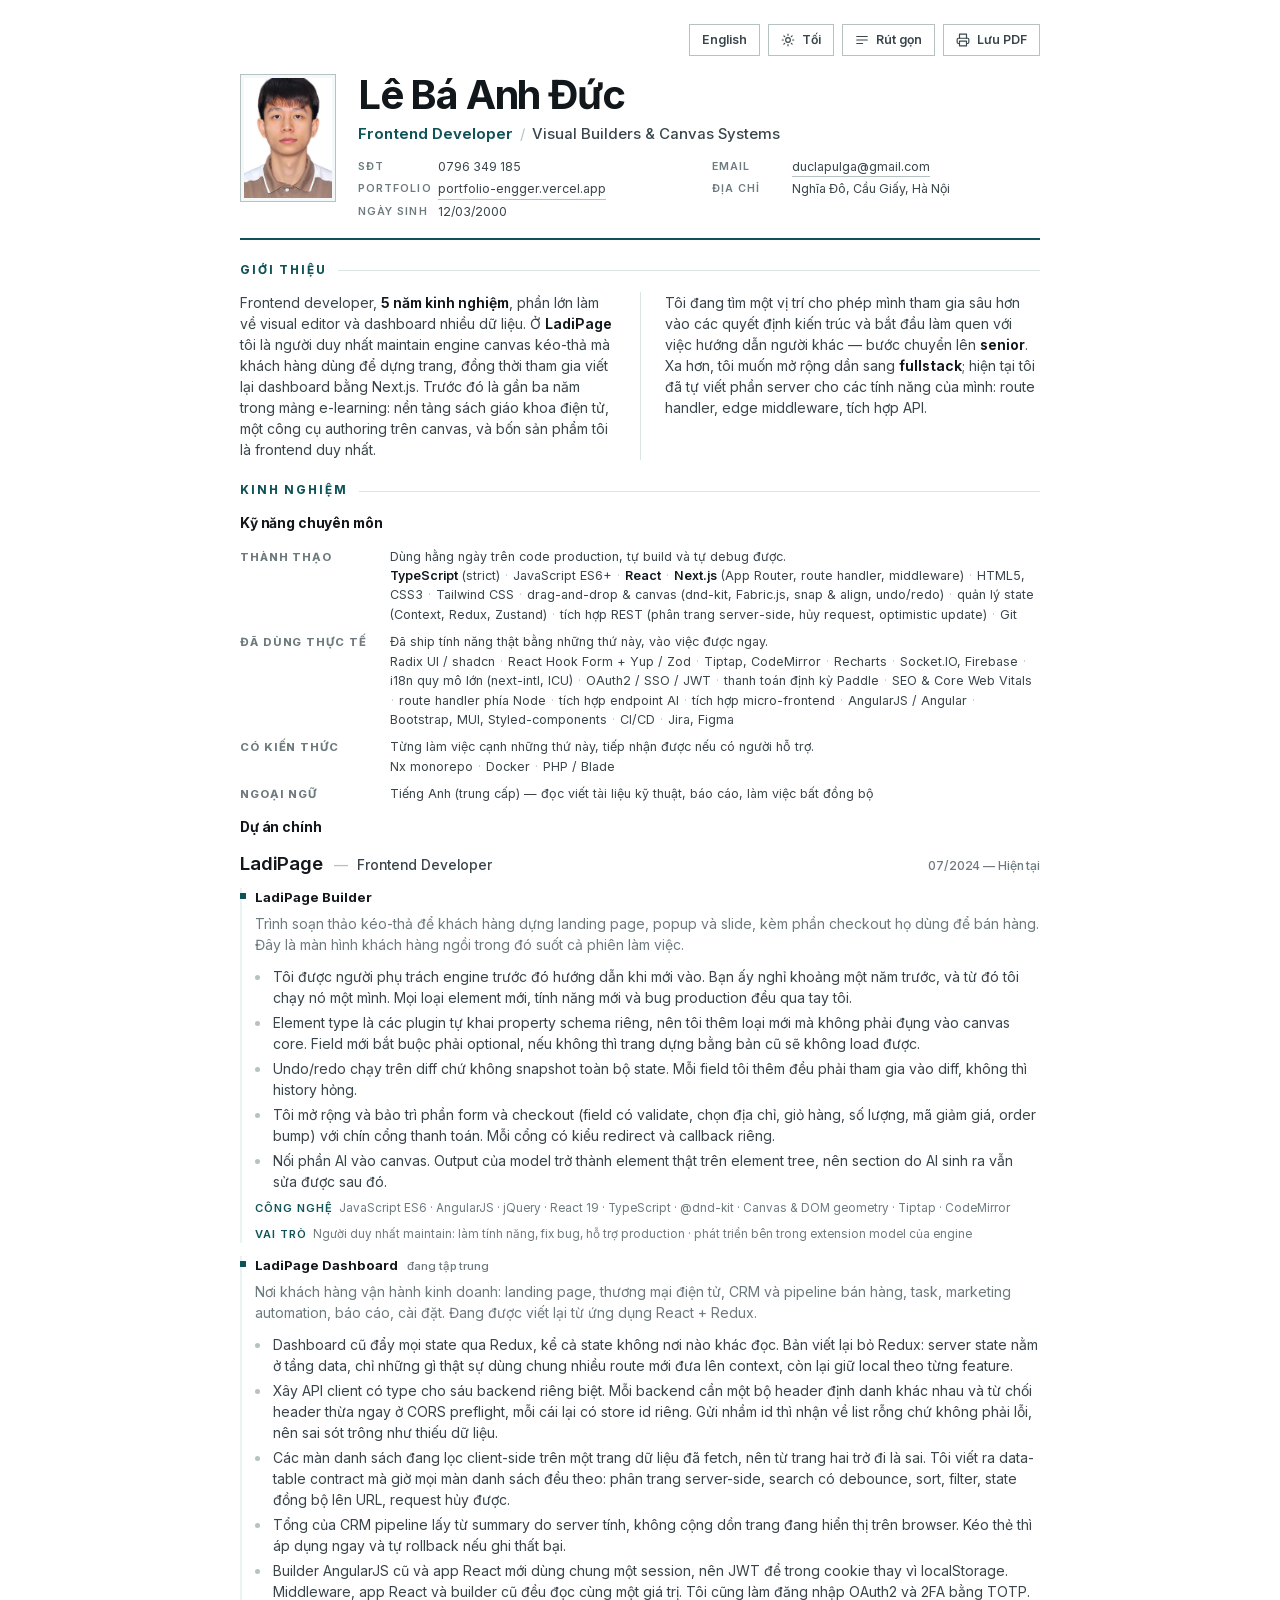
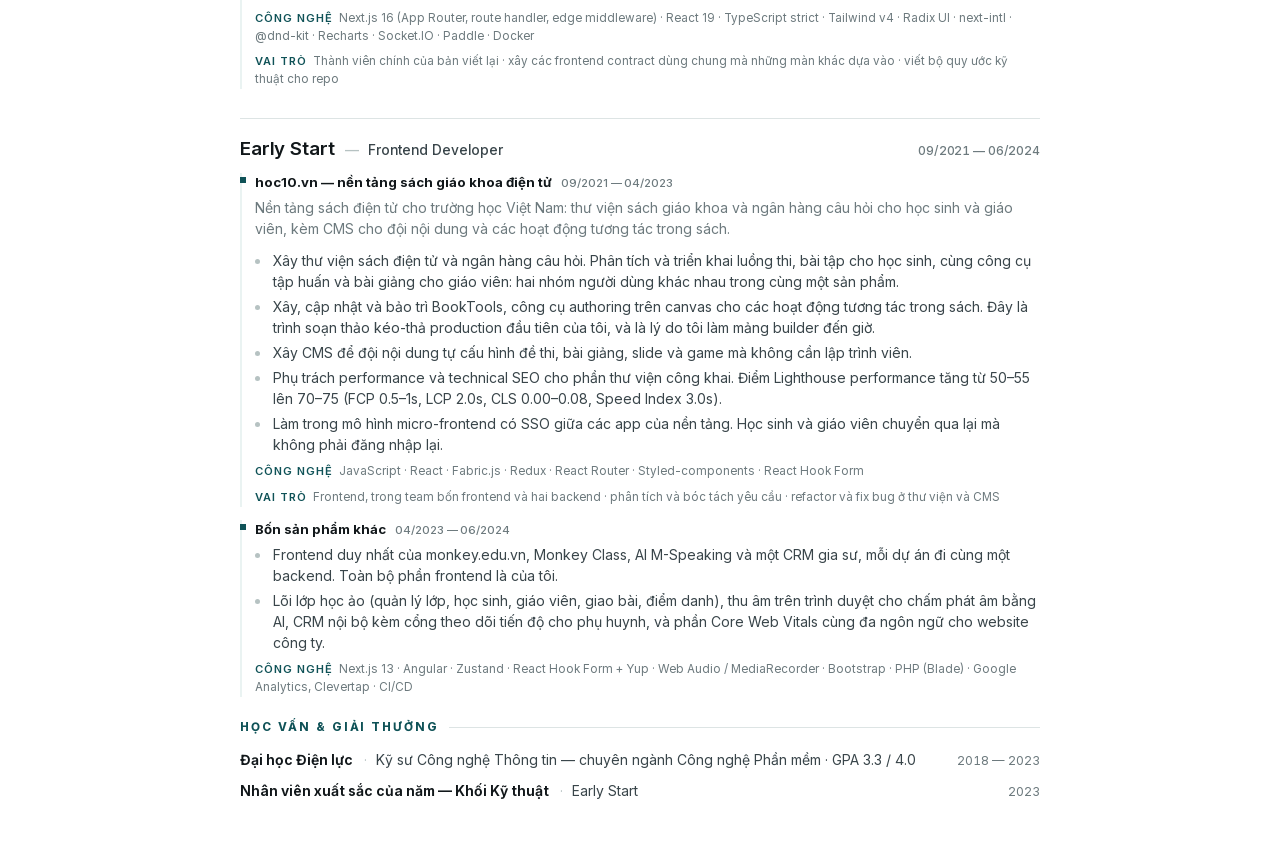
==== vi.html @ c40a391e "update CV" ====
<!doctype html>
<html lang="vi">

<head>
  <meta charset="utf-8">
  <meta name="viewport" content="width=device-width, initial-scale=1">

  <title>Lê Bá Anh Đức — Frontend Developer</title>
  <meta name="description"
    content="Frontend developer 5 năm kinh nghiệm, chuyên visual editor và dashboard nhiều dữ liệu. Hiện maintain canvas engine kéo-thả tại LadiPage."">
  <meta name="author" content="Le Ba Anh Duc">

  <meta property="og:type" content="profile">
  <meta property="og:title" content="Lê Bá Anh Đức — Frontend Developer">
  <meta property="og:description"
    content="Visual builder & platform engineering. React 19, Next.js 16, TypeScript, canvas editor, tính năng AI.">
  <meta name="twitter:card" content="summary">

  <link rel="icon"
    href="data:image/svg+xml,<svg xmlns='http://www.w3.org/2000/svg' viewBox='0 0 32 32'><rect width='32' height='32' fill='%230f5257'/><text x='16' y='23' font-family='Helvetica,Arial,sans-serif' font-size='18' font-weight='700' fill='%23ffffff' text-anchor='middle'>D</text></svg>">
  <link rel="stylesheet" href="assets/styles.css">

  <script>
    (function () {
      try {
        var saved = localStorage.getItem("cv-theme");
        if (saved === "light" || saved === "dark") {
          document.documentElement.setAttribute("data-theme", saved);
        }
      } catch (e) { /* chế độ riêng tư — dùng theo cài đặt hệ điều hành */ }
    })();
  </script>
</head>

<body>

  <div class="toolbar">
    <a class="tool" href="index.html" hreflang="en">English</a>

    <button class="tool" id="theme-toggle" type="button" aria-label="Đổi giao diện sáng / tối">
      <svg viewBox="0 0 24 24" fill="none" stroke="currentColor" stroke-width="2" stroke-linecap="round"
        aria-hidden="true">
        <circle cx="12" cy="12" r="4"></circle>
        <path d="M12 2v2M12 20v2M4.9 4.9l1.4 1.4M17.7 17.7l1.4 1.4M2 12h2M20 12h2M4.9 19.1l1.4-1.4M17.7 6.3l1.4-1.4">
        </path>
      </svg>
      <span id="theme-label">Giao diện</span>
    </button>

    <button class="tool" id="view-toggle" type="button" title="Bản rút gọn là nội dung của file PDF; bản đầy đủ là bản web">
      <svg viewBox="0 0 24 24" fill="none" stroke="currentColor" stroke-width="2" stroke-linecap="round"
        stroke-linejoin="round" aria-hidden="true">
        <path d="M3 6h18M3 12h18M3 18h10"></path>
      </svg>
      <span id="view-label">Rút gọn</span>
    </button>

    <button class="tool" id="print-btn" type="button">
      <svg viewBox="0 0 24 24" fill="none" stroke="currentColor" stroke-width="2" stroke-linecap="round"
        stroke-linejoin="round" aria-hidden="true">
        <path d="M6 9V2h12v7"></path>
        <path d="M6 18H4a2 2 0 0 1-2-2v-5a2 2 0 0 1 2-2h16a2 2 0 0 1 2 2v5a2 2 0 0 1-2 2h-2"></path>
        <path d="M6 14h12v8H6z"></path>
      </svg>
      Lưu PDF
    </button>
  </div>

  <main class="sheet">

    <header class="masthead">
      <img class="portrait" src="assets/avatar.jpeg" alt="Ảnh chân dung Lê Bá Anh Đức" width="96" height="128">

      <div class="identity">
        <h1 class="name">Lê Bá Anh Đức</h1>
        <p class="role">Frontend Developer<span class="qualifier">Visual Builders &amp; Canvas Systems</span></p>

        <div class="contact">
          <span><span class="k">SĐT</span><span class="v">0796 349 185</span></span>
          <span><span class="k">Email</span><span class="v"><a
                href="mailto:duclapulga@gmail.com">duclapulga@gmail.com</a></span></span>
          <span><span class="k">Portfolio</span><span class="v"><a
                href="https://portfolio-engger.vercel.app/">portfolio-engger.vercel.app</a></span></span>
          <span><span class="k">Địa chỉ</span><span class="v">Nghĩa Đô, Cầu Giấy, Hà Nội</span></span>
          <span><span class="k">Ngày sinh</span><span class="v">12/03/2000</span></span>
        </div>
      </div>
    </header>

    <section>
      <div class="section-head">
        <h2>Giới thiệu</h2>
      </div>
      <div class="summary">
        <p>
          Frontend developer, <strong>5 năm kinh nghiệm</strong>, phần lớn làm về visual editor và dashboard nhiều
          dữ liệu. Ở <strong>LadiPage</strong> tôi là người duy nhất maintain engine canvas kéo-thả mà khách hàng dùng
          để dựng trang, đồng thời tham gia viết lại dashboard bằng Next.js. Trước đó là gần ba năm trong mảng
          e-learning: nền tảng sách giáo khoa điện tử, một công cụ authoring trên canvas, và bốn sản phẩm tôi là
          frontend duy nhất.
        </p>
        <p>
          Tôi đang tìm một vị trí cho phép mình tham gia sâu hơn vào các quyết định kiến trúc và bắt đầu
          làm quen với việc hướng dẫn người khác — bước chuyển lên <strong>senior</strong>. Xa hơn, tôi muốn mở rộng dần sang
          <strong>fullstack</strong>; hiện tại tôi đã tự viết phần server cho các tính năng của mình: route handler,
          edge middleware, tích hợp API.
        </p>
      </div>
    </section>

    <section>
      <div class="section-head">
        <h2>Kinh nghiệm</h2>
      </div>

      <h3 class="sub-head">Kỹ năng chuyên môn</h3>

      <dl class="skills">
        <dt>Thành thạo</dt>
        <dd>Dùng hằng ngày trên code production, tự build và tự debug được.<br>
          <b>TypeScript</b> (strict) <span class="dot">·</span> JavaScript ES6+ <span class="dot">·</span>
          <b>React</b> <span class="dot">·</span> <b>Next.js</b> (App Router, route handler, middleware) <span
            class="dot">·</span> HTML5, CSS3 <span class="dot">·</span> Tailwind CSS <span class="dot">·</span>
          drag-and-drop &amp; canvas (dnd-kit, Fabric.js, snap &amp; align, undo/redo) <span class="dot">·</span>
          quản lý state (Context, Redux, Zustand) <span class="dot">·</span> tích hợp REST (phân trang server-side, hủy
          request, optimistic update) <span class="dot">·</span> Git
        </dd>

        <dt>Đã dùng thực tế</dt>
        <dd>Đã ship tính năng thật bằng những thứ này, vào việc được ngay.<br>
          Radix UI / shadcn <span class="dot">·</span> React Hook Form + Yup / Zod <span class="dot">·</span> Tiptap,
          CodeMirror <span class="dot">·</span> Recharts <span class="dot">·</span> Socket.IO, Firebase <span
            class="dot">·</span> i18n quy mô lớn (next-intl, ICU) <span class="dot">·</span> OAuth2 / SSO / JWT <span
            class="dot">·</span> thanh toán định kỳ Paddle <span class="dot">·</span> SEO &amp; Core Web Vitals <span
            class="dot">·</span> route handler phía Node <span class="dot">·</span> tích hợp endpoint AI <span
            class="dot">·</span> tích hợp micro-frontend <span class="dot">·</span> AngularJS / Angular <span
            class="dot">·</span> Bootstrap, MUI, Styled-components <span class="dot">·</span> CI/CD <span
            class="dot">·</span> Jira, Figma</dd>

        <dt>Có kiến thức</dt>
        <dd>Từng làm việc cạnh những thứ này, tiếp nhận được nếu có người hỗ trợ.<br>
          Nx monorepo <span class="dot">·</span> Docker <span class="dot">·</span> PHP / Blade</dd>

        <dt>Ngoại ngữ</dt>
        <dd>Tiếng Anh (trung cấp) — đọc viết tài liệu kỹ thuật, báo cáo, làm việc bất đồng bộ</dd>
      </dl>

      <h3 class="sub-head">Dự án chính</h3>

      <article class="job">
        <div class="job-head">
          <h3>LadiPage</h3>
          <span class="title">Frontend Developer</span>
          <span class="dates">07/2024 — Hiện tại</span>
        </div>

        <div class="track">

          <div class="stream">
            <div class="stream-label">LadiPage Builder</div>
            <p class="stream-intro">Trình soạn thảo kéo-thả để khách hàng dựng landing page, popup và slide, kèm phần
              checkout họ dùng để bán hàng. Đây là màn hình khách hàng ngồi trong đó suốt cả phiên làm việc.</p>
            <ul class="bullets">
              <li>Tôi được người phụ trách engine trước đó hướng dẫn khi mới vào. Bạn ấy nghỉ khoảng một năm
                trước, và từ đó tôi chạy nó một mình. Mọi loại element mới, tính năng mới và bug production đều qua tay
                tôi.</li>
              <li>Element type là các plugin tự khai property schema riêng, nên tôi thêm loại mới mà không phải đụng vào
                canvas core. Field mới bắt buộc phải optional, nếu không thì trang dựng bằng bản cũ sẽ không load
                được.</li>
              <li>Undo/redo chạy trên diff chứ không snapshot toàn bộ state. Mỗi field tôi thêm đều phải tham gia vào
                diff, không thì history hỏng.</li>
              <li>Tôi mở rộng và bảo trì phần form và checkout (field có validate, chọn địa chỉ, giỏ hàng, số lượng, mã
                giảm giá, order bump) với chín cổng thanh toán. Mỗi cổng có kiểu redirect và callback riêng.</li>
              <li class="deep">Nối phần AI vào canvas. Output của model trở thành element thật trên element tree, nên
                section do AI sinh ra vẫn sửa được sau đó.</li>
            </ul>
            <p class="stack"><span class="k">Công nghệ</span> JavaScript ES6 · AngularJS · jQuery · React 19 ·
              TypeScript · @dnd-kit · Canvas &amp; DOM geometry · Tiptap · CodeMirror</p>
            <p class="stack"><span class="k">Vai trò</span> Người duy nhất maintain: làm tính năng, fix bug, hỗ trợ
              production · phát triển bên trong extension model của engine</p>
          </div>

          <div class="stream">
            <div class="stream-label">LadiPage Dashboard <span class="meta">đang tập trung</span></div>
            <p class="stream-intro">Nơi khách hàng vận hành kinh doanh: landing page, thương mại điện tử, CRM và
              pipeline bán hàng, task, marketing automation, báo cáo, cài đặt. Đang được viết lại từ ứng dụng React +
              Redux.</p>
            <ul class="bullets">
              <li>Dashboard cũ đẩy mọi state qua Redux, kể cả state không nơi nào khác đọc. Bản viết lại bỏ
                Redux: server state nằm ở tầng data, chỉ những gì thật sự dùng chung nhiều route mới đưa lên context,
                còn lại giữ local theo từng feature.</li>
              <li>Xây API client có type cho sáu backend riêng biệt. Mỗi backend cần một bộ header định danh khác nhau
                và từ chối header thừa ngay ở CORS preflight, mỗi cái lại có store id riêng. Gửi nhầm id thì nhận về
                list rỗng chứ không phải lỗi, nên sai sót trông như thiếu dữ liệu.</li>
              <li>Các màn danh sách đang lọc client-side trên một trang dữ liệu đã fetch, nên từ trang hai trở đi là
                sai. Tôi viết ra data-table contract mà giờ mọi màn danh sách đều theo: phân trang server-side, search
                có debounce, sort, filter, state đồng bộ lên URL, request hủy được.</li>
              <li>Tổng của CRM pipeline lấy từ summary do server tính, không cộng dồn trang đang hiển thị trên browser.
                Kéo thẻ thì áp dụng ngay và tự rollback nếu ghi thất bại.</li>
              <li class="deep">Builder AngularJS cũ và app React mới dùng chung một session, nên JWT để trong cookie
                thay vì localStorage. Middleware, app React và builder cũ đều đọc cùng một giá trị. Tôi cũng làm đăng
                nhập OAuth2 và 2FA bằng TOTP.</li>
            </ul>
            <p class="stack"><span class="k">Công nghệ</span> Next.js 16 (App Router, route handler, edge middleware) ·
              React 19 · TypeScript strict · Tailwind v4 · Radix UI · next-intl · @dnd-kit · Recharts · Socket.IO ·
              Paddle · Docker</p>
            <p class="stack"><span class="k">Vai trò</span> Thành viên chính của bản viết lại · xây các frontend contract dùng chung mà những màn
              khác dựa vào · viết bộ quy ước kỹ thuật cho repo</p>
          </div>

        </div>
      </article>

      <article class="job">
        <div class="job-head">
          <h3>Early Start</h3>
          <span class="title">Frontend Developer</span>
          <span class="dates">09/2021 — 06/2024</span>
        </div>

        <div class="track">

          <div class="stream">
            <div class="stream-label">hoc10.vn — nền tảng sách giáo khoa điện tử <span class="meta">09/2021 —
                04/2023</span></div>
            <p class="stream-intro">Nền tảng sách điện tử cho trường học Việt Nam: thư viện sách giáo khoa và ngân hàng
              câu hỏi cho học sinh và giáo viên, kèm CMS cho đội nội dung và các hoạt động tương tác trong sách.</p>
            <ul class="bullets">
              <li>Xây thư viện sách điện tử và ngân hàng câu hỏi. Phân tích và triển khai luồng thi, bài tập cho học
                sinh, cùng công cụ tập huấn và bài giảng cho giáo viên: hai nhóm người dùng khác nhau trong cùng một sản
                phẩm.</li>
              <li>Xây, cập nhật và bảo trì BookTools, công cụ authoring trên canvas cho các hoạt động tương tác trong
                sách. Đây là trình soạn thảo kéo-thả production đầu tiên của tôi, và là lý do tôi làm mảng builder đến
                giờ.</li>
              <li class="deep">Xây CMS để đội nội dung tự cấu hình đề thi, bài giảng, slide và game mà không cần lập
                trình viên.</li>
              <li>Phụ trách performance và technical SEO cho phần thư viện công khai. Điểm Lighthouse performance tăng
                từ 50–55 lên 70–75 (FCP 0.5–1s, LCP 2.0s, CLS 0.00–0.08, Speed Index 3.0s).</li>
              <li class="deep">Làm trong mô hình micro-frontend có SSO giữa các app của nền tảng. Học sinh và giáo viên
                chuyển qua lại mà không phải đăng nhập lại.</li>
            </ul>
            <p class="stack"><span class="k">Công nghệ</span> JavaScript · React · Fabric.js · Redux · React Router ·
              Styled-components · React Hook Form</p>
            <p class="stack"><span class="k">Vai trò</span> Frontend, trong team bốn frontend và hai backend · phân tích
              và bóc tách yêu cầu · refactor và fix bug ở thư viện và CMS</p>
          </div>

          <div class="stream">
            <div class="stream-label">Bốn sản phẩm khác <span class="meta">04/2023 — 06/2024</span></div>
            <ul class="bullets">
              <li>Frontend duy nhất của monkey.edu.vn, Monkey Class, AI M-Speaking và một CRM gia sư, mỗi dự án đi cùng
                một backend. Toàn bộ phần frontend là của tôi.</li>
              <li>Lõi lớp học ảo (quản lý lớp, học sinh, giáo viên, giao bài, điểm danh), thu âm trên trình duyệt cho
                chấm phát âm bằng AI, CRM nội bộ kèm cổng theo dõi tiến độ cho phụ huynh, và phần Core Web Vitals cùng
                đa ngôn ngữ cho website công ty.</li>
            </ul>
            <p class="stack"><span class="k">Công nghệ</span> Next.js 13 · Angular · Zustand · React Hook Form + Yup ·
              Web Audio / MediaRecorder · Bootstrap · PHP (Blade) · Google Analytics, Clevertap · CI/CD</p>
          </div>

        </div>
      </article>
    </section>

    <section>
      <div class="section-head">
        <h2>Học vấn &amp; Giải thưởng</h2>
      </div>
      <div class="rows">
        <div class="row">
          <span class="primary">Đại học Điện lực</span>
          <span class="secondary">Kỹ sư Công nghệ Thông tin — chuyên ngành Công nghệ Phần mềm · GPA 3.3 / 4.0</span>
          <span class="dates">2018 — 2023</span>
        </div>
        <div class="row">
          <span class="primary">Nhân viên xuất sắc của năm — Khối Kỹ thuật</span>
          <span class="secondary">Early Start</span>
          <span class="dates">2023</span>
        </div>
      </div>
    </section>

  </main>

  <script>
    (function () {
      var root = document.documentElement;
      var toggle = document.getElementById("theme-toggle");
      var label = document.getElementById("theme-label");
      var darkQuery = window.matchMedia("(prefers-color-scheme: dark)");

      function isDark() {
        var explicit = root.getAttribute("data-theme");
        return explicit ? explicit === "dark" : darkQuery.matches;
      }

      function render() {
        label.textContent = isDark() ? "Sáng" : "Tối";
      }

      toggle.addEventListener("click", function () {
        var next = isDark() ? "light" : "dark";
        root.setAttribute("data-theme", next);
        try { localStorage.setItem("cv-theme", next); } catch (e) { /* chế độ riêng tư */ }
        render();
      });

      darkQuery.addEventListener("change", function () {
        if (!root.getAttribute("data-theme")) render();
      });

      var viewBtn = document.getElementById("view-toggle");
      var viewLabel = document.getElementById("view-label");

      function currentView() {
        return root.getAttribute("data-view") === "compact" ? "compact" : "full";
      }

      function renderView() {
        viewLabel.textContent = currentView() === "compact" ? "Đầy đủ" : "Rút gọn";
      }

      viewBtn.addEventListener("click", function () {
        var next = currentView() === "compact" ? "full" : "compact";
        root.setAttribute("data-view", next);
        renderView();
      });

      renderView();

      document.getElementById("print-btn").addEventListener("click", function () {
        window.print();
      });

      render();
    })();
  </script>

</body>

</html>
---- assets/styles.css ----
@font-face {
  font-family: 'Inter';
  font-style: normal;
  font-weight: 100 900;
  font-display: swap;
  src: url('fonts/inter-vietnamese.woff2') format('woff2');
  unicode-range: U+0102-0103, U+0110-0111, U+0128-0129, U+0168-0169, U+01A0-01A1, U+01AF-01B0, U+0300-0301, U+0303-0304, U+0308-0309, U+0323, U+0329, U+1EA0-1EF9, U+20AB;
}

@font-face {
  font-family: 'Inter';
  font-style: normal;
  font-weight: 100 900;
  font-display: swap;
  src: url('fonts/inter-latin-ext.woff2') format('woff2');
  unicode-range: U+0100-02BA, U+02BD-02C5, U+02C7-02CC, U+02CE-02D7, U+02DD-02FF, U+0304, U+0308, U+0329, U+1D00-1DBF, U+1E00-1E9F, U+1EF2-1EFF, U+2020, U+20A0-20AB, U+20AD-20C0, U+2113, U+2C60-2C7F, U+A720-A7FF;
}

@font-face {
  font-family: 'Inter';
  font-style: normal;
  font-weight: 100 900;
  font-display: swap;
  src: url('fonts/inter-latin.woff2') format('woff2');
  unicode-range: U+0000-00FF, U+0131, U+0152-0153, U+02BB-02BC, U+02C6, U+02DA, U+02DC, U+0304, U+0308, U+0329, U+2000-206F, U+20AC, U+2122, U+2191, U+2193, U+2212, U+2215, U+FEFF, U+FFFD;
}

:root {
  --paper: #ffffff;
  --paper-sunk: #f5f8f8;
  --ink: #11171a;
  --ink-soft: #39454a;
  --muted: #6d7a7e;
  --rule: #dde4e4;
  --rule-strong: #b6c2c2;
  --accent: #0f5257;
  --accent-tint: #eaf3f2;

  --font-display: 'Inter', ui-sans-serif, -apple-system, BlinkMacSystemFont, 'Segoe UI', Roboto, 'Helvetica Neue', Arial, sans-serif;
  --font-body: 'Inter', ui-sans-serif, -apple-system, BlinkMacSystemFont, 'Segoe UI', Roboto, 'Helvetica Neue', Arial, sans-serif;
  /* One typeface for the whole document. Hierarchy comes from size,
     weight, letter-spacing and colour — not from a second family. */
  --font-mono: 'Inter', ui-sans-serif, -apple-system, BlinkMacSystemFont, 'Segoe UI', Roboto, sans-serif;
}

@media (prefers-color-scheme: dark) {
  :root:not([data-theme="light"]) {
    --paper: #11171a;
    --paper-sunk: #182023;
    --ink: #edf2f2;
    --ink-soft: #c0cbcc;
    --muted: #8b989b;
    --rule: #293336;
    --rule-strong: #3d494c;
    --accent: #74c3ba;
    --accent-tint: #172a2a;
  }
}

:root[data-theme="dark"] {
  --paper: #11171a;
  --paper-sunk: #182023;
  --ink: #edf2f2;
  --ink-soft: #c0cbcc;
  --muted: #8b989b;
  --rule: #293336;
  --rule-strong: #3d494c;
  --accent: #74c3ba;
  --accent-tint: #172a2a;
}

*,
*::before,
*::after {
  box-sizing: border-box;
}

html {
  -webkit-text-size-adjust: 100%;
}

body {
  background: var(--paper);
  color: var(--ink);
  font-family: var(--font-body);
  font-size: 10.5pt;
  line-height: 1.5;
  margin: 0;
  padding: 24px 20px 64px;
  -webkit-font-smoothing: antialiased;
  text-rendering: optimizeLegibility;
}

:focus-visible {
  outline: 2px solid var(--accent);
  outline-offset: 2px;
}

.sheet {
  max-width: 800px;
  margin: 0 auto;
  display: flex;
  flex-direction: column;
  gap: 22px;
}

/* ============================================================
   TOOLBAR — screen only
   ============================================================ */
.toolbar {
  max-width: 800px;
  margin: 0 auto 18px;
  display: flex;
  justify-content: flex-end;
  gap: 8px;
}

.tool {
  display: inline-flex;
  align-items: center;
  gap: 7px;
  font: inherit;
  font-size: 9.2pt;
  font-weight: 600;
  color: var(--ink-soft);
  background: var(--paper);
  border: 1px solid var(--rule-strong);
  padding: 6px 12px;
  cursor: pointer;
  transition: color 120ms ease, border-color 120ms ease, background 120ms ease;
}

/* The language switch is an <a>, not a <button>; give it the same box. */
a.tool {
  text-decoration: none;
  line-height: 1;
}

.tool:hover {
  color: var(--accent);
  border-color: var(--accent);
  background: var(--accent-tint);
}

.tool svg {
  width: 14px;
  height: 14px;
  flex: none;
}

@media (prefers-reduced-motion: reduce) {
  .tool {
    transition: none;
  }
}

/* ============================================================
   MASTHEAD
   ============================================================ */
.masthead {
  display: grid;
  grid-template-columns: 96px 1fr;
  gap: 22px;
  align-items: start;
  padding-bottom: 16px;
  border-bottom: 2.5px solid var(--accent);
}

.portrait {
  width: 96px;
  aspect-ratio: 3 / 4;
  object-fit: cover;
  display: block;
  background: var(--paper-sunk);
  border: 1px solid var(--rule-strong);
  padding: 3px;
}

.identity {
  display: flex;
  flex-direction: column;
  gap: 7px;
  min-width: 0;
}

.name {
  font-family: var(--font-display);
  font-size: 30pt;
  line-height: 1.05;
  font-weight: 700;
  letter-spacing: -0.03em;
  margin: 0;
  text-wrap: balance;
}

.role {
  margin: 0;
  font-size: 11.2pt;
  font-weight: 650;
  color: var(--accent);
}

.role .qualifier {
  color: var(--ink-soft);
  font-weight: 500;
}

.role .qualifier::before {
  content: "/";
  color: var(--rule-strong);
  padding: 0 7px;
  font-weight: 400;
}

.contact {
  display: grid;
  grid-template-columns: repeat(2, minmax(0, 1fr));
  gap: 3px 26px;
  font-size: 9.3pt;
  color: var(--ink-soft);
  margin-top: 5px;
}

.contact span {
  display: flex;
  gap: 8px;
  min-width: 0;
}

.contact .k {
  font-family: var(--font-mono);
  font-size: 8pt;
  font-weight: 600;
  letter-spacing: 0.1em;
  text-transform: uppercase;
  color: var(--muted);
  flex: none;
  /* Wide enough for PORTFOLIO, the longest label, which overflowed
     58px and collided with its value. */
  width: 72px;
  padding-top: 1px;
}

.contact .v {
  overflow-wrap: anywhere;
}

.contact a {
  color: var(--ink-soft);
  text-decoration: none;
  border-bottom: 1px solid var(--rule-strong);
}

.contact a:hover {
  color: var(--accent);
  border-color: var(--accent);
}

/* ============================================================
   SECTIONS
   ============================================================ */
section {
  display: flex;
  flex-direction: column;
  gap: 13px;
}

.section-head {
  display: flex;
  align-items: center;
  gap: 11px;
  break-after: avoid;
}

.section-head h2 {
  font-family: var(--font-body);
  font-size: 8.8pt;
  font-weight: 750;
  letter-spacing: 0.16em;
  text-transform: uppercase;
  color: var(--accent);
  margin: 0;
  white-space: nowrap;
}

/* Two heading levels below <h2>: .sub-head names a numbered part of a
   section (2.1, 2.2), .sub-label names a block inside one. Both stay
   quieter than the accent-coloured section rule above them. */
.sub-head {
  font-family: var(--font-body);
  font-size: 10.4pt;
  font-weight: 700;
  letter-spacing: -0.01em;
  color: var(--ink);
  margin: 0;
  break-after: avoid;
}

.sub-label {
  font-family: var(--font-mono);
  font-size: 8.2pt;
  font-weight: 650;
  letter-spacing: 0.11em;
  text-transform: uppercase;
  color: var(--muted);
  margin: 0;
  padding-bottom: 5px;
  border-bottom: 1px solid var(--rule);
  break-after: avoid;
}

/* One-line items, so two columns read fine and save a page.
   Needs ul.bullets.responsibilities to outrank ul.bullets, which
   sets display:flex and would otherwise win on specificity. */
ul.bullets.responsibilities {
  display: grid;
  grid-template-columns: repeat(2, minmax(0, 1fr));
  gap: 4px 32px;
  break-inside: auto;
}

.section-head::after {
  content: "";
  flex: 1;
  height: 1px;
  background: var(--rule);
}

.summary {
  display: grid;
  grid-template-columns: repeat(2, minmax(0, 1fr));
  margin: 0;
  color: var(--ink-soft);
  text-wrap: pretty;
  break-inside: avoid;
}

.summary p {
  margin: 0;
}

.summary p:first-child {
  padding-right: 24px;
}

.summary p+p {
  border-left: 1px solid var(--rule);
  padding-left: 24px;
}

.summary strong {
  color: var(--ink);
  font-weight: 650;
}

/* ---------- skills ---------- */
.skills {
  display: grid;
  /* 132px so "HAVE KNOWLEDGE" sits on one line at this tracking. */
  grid-template-columns: 132px 1fr;
  gap: 8px 18px;
  align-items: baseline;
  margin: 0;
}

.skills dt {
  font-size: 8.5pt;
  font-weight: 750;
  letter-spacing: 0.08em;
  text-transform: uppercase;
  color: var(--muted);
  line-height: 1.5;
}

.skills dd {
  margin: 0;
  font-family: var(--font-mono);
  font-size: 9.4pt;
  line-height: 1.55;
  color: var(--ink-soft);
}

.skills dd b {
  color: var(--ink);
  font-weight: 600;
}

.skills dd .dot {
  color: var(--rule-strong);
  padding: 0 1px;
}

/* ============================================================
   EXPERIENCE
   ============================================================ */
.job {
  display: flex;
  flex-direction: column;
  gap: 10px;
}

.job+.job {
  margin-top: 16px;
  padding-top: 16px;
  border-top: 1px solid var(--rule);
}

.job-head {
  display: flex;
  align-items: baseline;
  gap: 11px;
  flex-wrap: wrap;
  break-after: avoid;
}

.job-head h3 {
  font-family: var(--font-display);
  font-size: 14pt;
  font-weight: 600;
  margin: 0;
  letter-spacing: -0.008em;
}

.job-head .title {
  font-size: 10.3pt;
  color: var(--ink-soft);
  font-weight: 500;
}

.job-head .title::before {
  content: "—";
  color: var(--rule-strong);
  padding-right: 9px;
}

.job-head .dates {
  margin-left: auto;
  font-family: var(--font-mono);
  font-size: 9.2pt;
  font-weight: 500;
  color: var(--muted);
  font-variant-numeric: tabular-nums;
  white-space: nowrap;
  letter-spacing: -0.01em;
}

.job-context {
  margin: -3px 0 2px;
  color: var(--muted);
  font-size: 9.7pt;
  font-style: italic;
  max-width: 74ch;
  text-wrap: pretty;
}

.track {
  display: flex;
  flex-direction: column;
  gap: 13px;
}

/* one product / workstream inside a job */
.stream {
  display: flex;
  flex-direction: column;
  gap: 5px;
  padding-left: 13px;
  border-left: 2px solid var(--accent-tint);
  break-inside: avoid;
}

.stream-label {
  display: flex;
  align-items: baseline;
  gap: 9px;
  flex-wrap: wrap;
  font-size: 9.9pt;
  font-weight: 700;
  color: var(--ink);
  margin-left: -13px;
  padding-left: 13px;
  position: relative;
}

.stream-label::before {
  content: "";
  position: absolute;
  left: -2px;
  top: 0.34em;
  width: 6px;
  height: 6px;
  background: var(--accent);
}

.stream-label .meta {
  font-family: var(--font-mono);
  font-size: 8.6pt;
  font-weight: 500;
  color: var(--muted);
  letter-spacing: -0.005em;
}

ul.bullets {
  margin: 0;
  padding-left: 16px;
  display: flex;
  flex-direction: column;
  gap: 4px;
}

ul.bullets li {
  color: var(--ink-soft);
  padding-left: 2px;
  text-wrap: pretty;
}

ul.bullets li::marker {
  color: var(--rule-strong);
}

ul.bullets b {
  color: var(--ink);
  font-weight: 650;
}

/* One line naming what a stream actually is, before the how-bullets. */
.stream-intro {
  margin: 0 0 6px;
  color: var(--muted);
  text-wrap: pretty;
}

/* Identifiers quoted from the codebase — set in the mono face at a size
   that matches surrounding text rather than shrinking below it. */
code {
  font-family: var(--font-mono);
  font-size: 0.95em;
  font-weight: 550;
  color: var(--ink);
  background: var(--paper-sunk);
  border: 1px solid var(--rule);
  padding: 0 3px;
  white-space: nowrap;
}

.stack {
  margin: 3px 0 0;
  font-family: var(--font-mono);
  font-size: 8.8pt;
  line-height: 1.5;
  color: var(--muted);
}

.stack .k {
  color: var(--accent);
  font-weight: 600;
  letter-spacing: 0.09em;
  text-transform: uppercase;
  font-size: 0.95em;
  padding-right: 3px;
}


/* Job-level metadata (process model, tooling). Reuses the .stack
   label-value idiom, but needs more air since it sits under the
   job context rather than tucked beneath a stream's bullets. */
.process {
  margin-top: 7px;
}

.process b {
  color: var(--ink-soft);
  font-weight: 600;
}

/* ============================================================
   TWO DENSITIES, ONE DOCUMENT
   .deep marks the deep-dive detail. The web page shows everything
   (it is the link you share); print drops .deep so the PDF you
   actually send is short. data-view lets you preview the compact
   version on screen, or force the full one into print.
   ============================================================ */
:root[data-view="compact"] .deep {
  display: none;
}

/* Compact spends its space on evidence, not on the skills grid. */
:root[data-view="compact"] .skills {
  gap: 3px 16px;
}

:root[data-view="compact"] .skills dt {
  line-height: 1.35;
}

:root[data-view="compact"] section {
  gap: 9px;
}

/* Empty <ul> left behind when every bullet in it is .deep */
:root[data-view="compact"] ul.bullets:not(:has(li:not(.deep))) {
  display: none;
}

/* ---------- compact rows: awards, education, activities ---------- */
.rows {
  display: flex;
  flex-direction: column;
  gap: 9px;
}

.row {
  display: flex;
  align-items: baseline;
  gap: 11px;
  flex-wrap: wrap;
  break-inside: avoid;
}

.row .primary {
  font-weight: 650;
  color: var(--ink);
}

.row .secondary {
  color: var(--ink-soft);
}

.row .secondary::before {
  content: "·";
  color: var(--rule-strong);
  padding-right: 9px;
}

.row .dates {
  margin-left: auto;
  font-family: var(--font-mono);
  font-size: 9.2pt;
  color: var(--muted);
  font-variant-numeric: tabular-nums;
  white-space: nowrap;
}

.footnote {
  font-size: 9pt;
  color: var(--muted);
  margin: 0;
}

/* ============================================================
   NARROW SCREENS
   ============================================================ */
@media (max-width: 640px) {
  .masthead {
    grid-template-columns: 76px 1fr;
    gap: 16px;
  }

  .portrait {
    width: 76px;
  }

  .name {
    font-size: 22pt;
  }

  .contact {
    grid-template-columns: 1fr;
  }

  .summary {
    grid-template-columns: 1fr;
    gap: 11px 0;
  }

  .summary p:first-child {
    padding-right: 0;
  }

  .summary p+p {
    border-left: none;
    padding-left: 0;
  }

  ul.bullets.responsibilities {
    grid-template-columns: 1fr;
  }

  .skills {
    grid-template-columns: 1fr;
    gap: 3px 0;
  }

  .skills dt {
    margin-top: 9px;
  }

  .job-head .dates,
  .row .dates {
    margin-left: 0;
    width: 100%;
  }
}

/* ============================================================
   PRINT — A4, always the light palette
   ============================================================ */
@page {
  size: A4;
  margin: 11mm 13mm;
}

@media print {

  :root,
  :root[data-theme="dark"],
  :root[data-theme="light"] {
    --paper: #ffffff;
    --paper-sunk: #f5f8f8;
    --ink: #11171a;
    --ink-soft: #39454a;
    --muted: #6d7a7e;
    --rule: #dde4e4;
    --rule-strong: #b6c2c2;
    --accent: #0f5257;
    --accent-tint: #eaf3f2;
  }

  body {
    padding: 0;
    /* 9pt keeps the CV readable in print while reclaiming roughly a page
       of vertical space — cheaper than deleting verified detail. */
    font-size: 9.2pt;
    line-height: 1.42;
    print-color-adjust: exact;
    -webkit-print-color-adjust: exact;
  }

  /* Tighter vertical rhythm for print only; the screen version keeps its air. */
  section {
    gap: 10px;
  }

  ul.bullets {
    gap: 3px;
  }

  .job {
    gap: 7px;
  }

  .toolbar {
    display: none;
  }

  /* The sent-out PDF is the compact one unless "Full" is selected. */
  :root:not([data-view="full"]) .deep {
    display: none;
  }

  :root:not([data-view="full"]) .skills {
    gap: 3px 16px;
  }

  :root:not([data-view="full"]) .skills dt {
    line-height: 1.35;
  }

  :root:not([data-view="full"]) section {
    gap: 8px;
  }

  /* Compact would rather split a bullet list across the fold than push a
     whole stream to the next page and leave the tail of this one empty. */
  :root:not([data-view="full"]) .stream {
    break-inside: auto;
  }

  :root:not([data-view="full"]) .job {
    break-inside: auto;
  }

  :root:not([data-view="full"]) ul.bullets:not(:has(li:not(.deep))) {
    display: none;
  }

  .sheet {
    max-width: none;
    gap: 13px;
  }

  .name {
    font-size: 25pt;
  }

  .contact a {
    border-bottom: none;
  }

  section {
    break-inside: auto;
  }
}
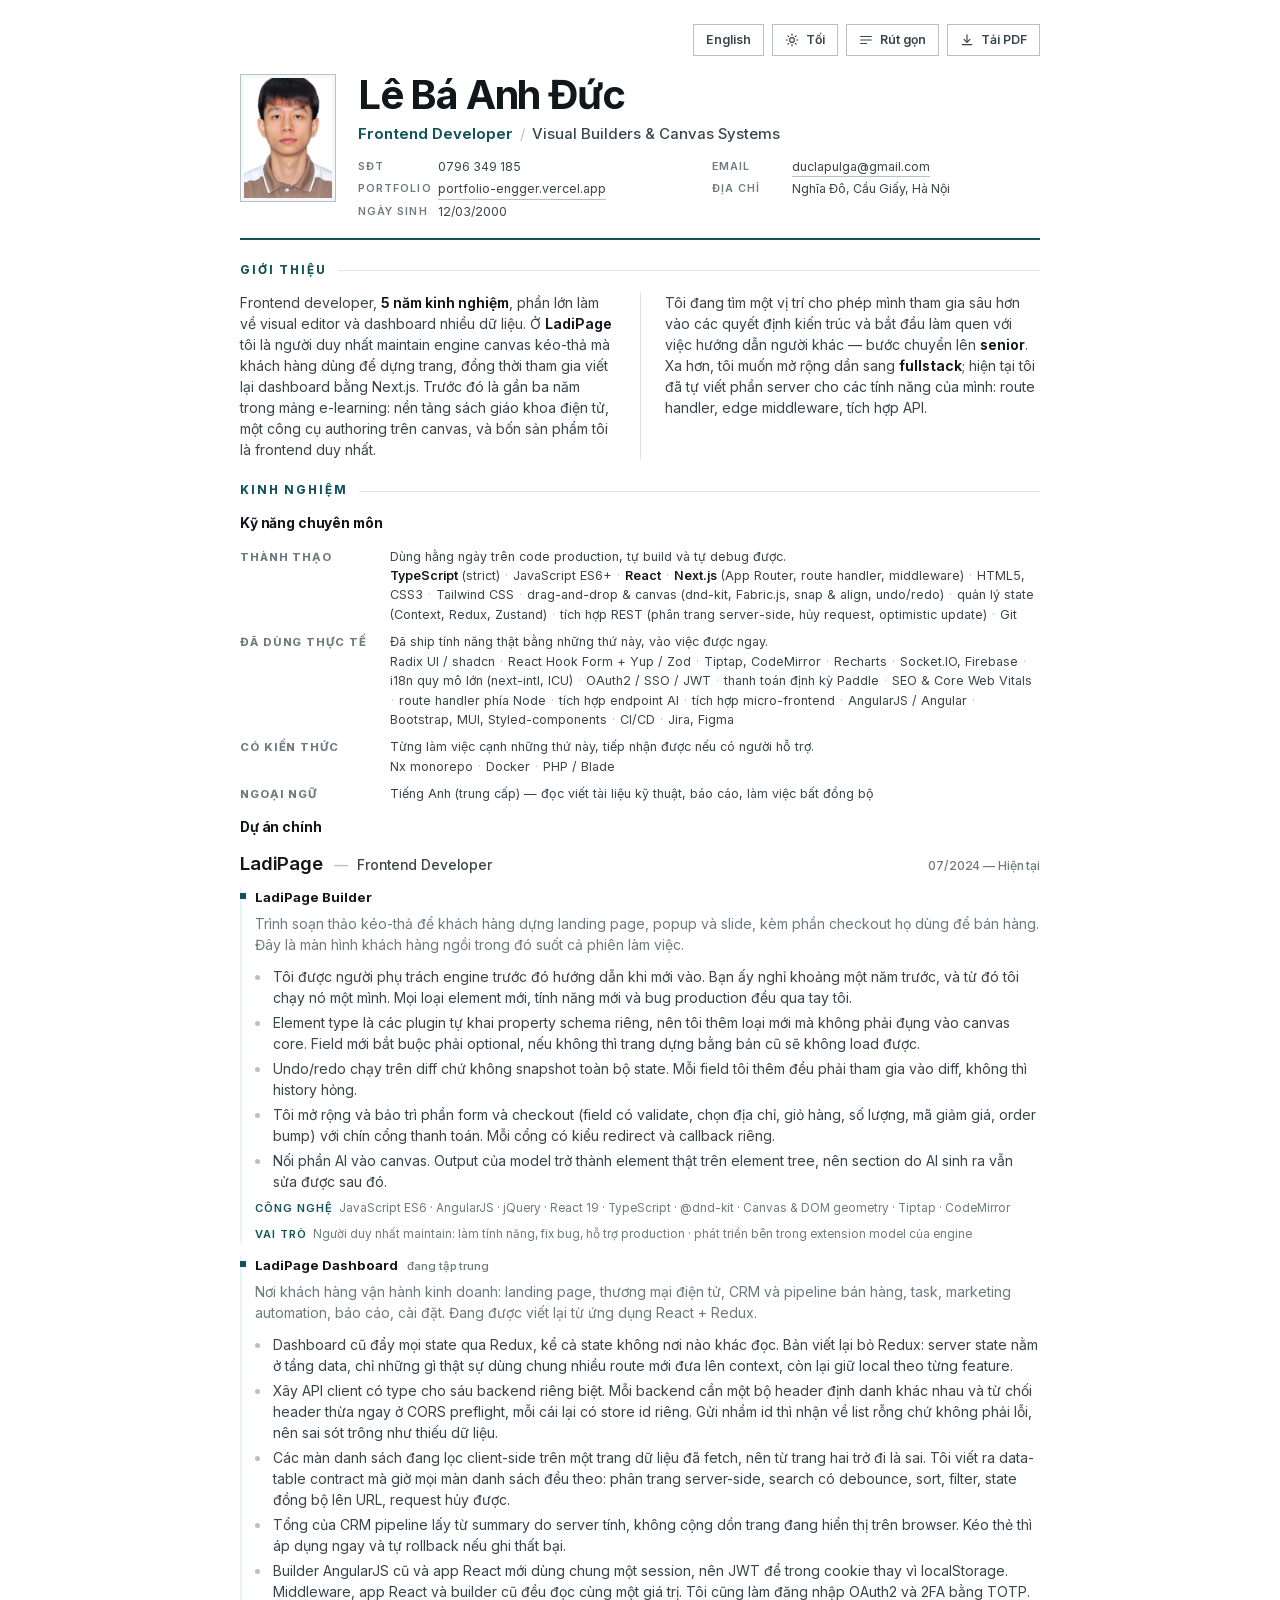
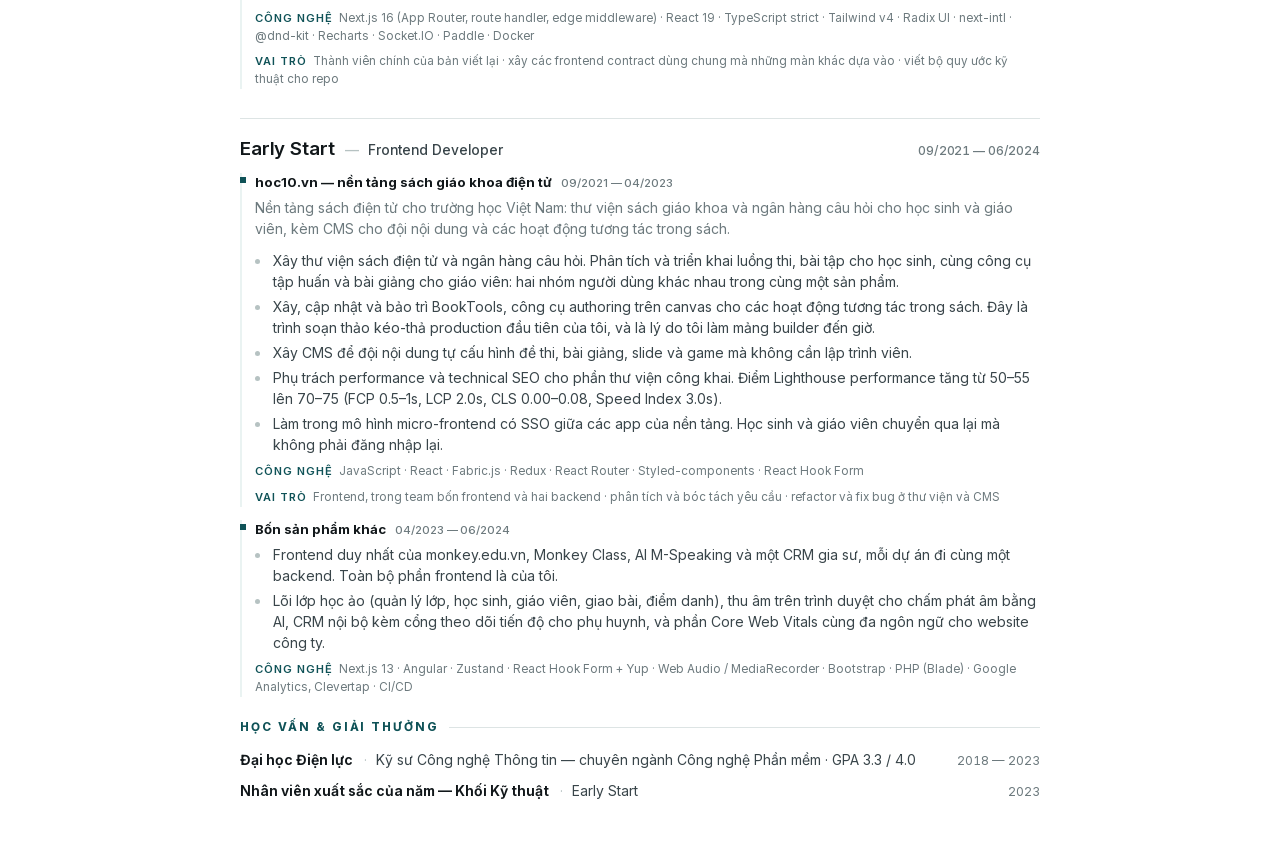
==== commit 56c20a76: "update dowload CV pdf" ====
--- a/vi.html
+++ b/vi.html
@@ -55,15 +55,15 @@
       <span id="view-label">Rút gọn</span>
     </button>
 
-    <button class="tool" id="print-btn" type="button">
+    <a class="tool" id="download-pdf" href="CV-Le-Ba-Anh-Duc-VI.pdf" download title="Tải file PDF 2 trang (bản rút gọn)">
       <svg viewBox="0 0 24 24" fill="none" stroke="currentColor" stroke-width="2" stroke-linecap="round"
         stroke-linejoin="round" aria-hidden="true">
-        <path d="M6 9V2h12v7"></path>
-        <path d="M6 18H4a2 2 0 0 1-2-2v-5a2 2 0 0 1 2-2h16a2 2 0 0 1 2 2v5a2 2 0 0 1-2 2h-2"></path>
-        <path d="M6 14h12v8H6z"></path>
+        <path d="M12 3v12"></path>
+        <path d="M7 11l5 5 5-5"></path>
+        <path d="M4 20h16"></path>
       </svg>
-      Lưu PDF
-    </button>
+      Tải PDF
+    </a>
   </div>
 
   <main class="sheet">
@@ -328,9 +328,6 @@
 
       renderView();
 
-      document.getElementById("print-btn").addEventListener("click", function () {
-        window.print();
-      });
 
       render();
     })();
--- a/assets/styles.css
+++ b/assets/styles.css
@@ -719,8 +719,11 @@
     --paper-sunk: #f5f8f8;
     --ink: #11171a;
     --ink-soft: #39454a;
-    --muted: #6d7a7e;
-    --rule: #dde4e4;
+    /* Paper needs more contrast than a screen: #6d7a7e measured only
+       4.43:1 on white, under even WCAG AA, and the TECH / ROLE lines
+       printed faint because of it. #4e5a5e is 7.12:1. */
+    --muted: #4e5a5e;
+    --rule: #ccd6d6;
     --rule-strong: #b6c2c2;
     --accent: #0f5257;
     --accent-tint: #eaf3f2;
@@ -776,6 +779,11 @@
     break-inside: auto;
   }
 
+  /* Small grey text needs a touch more weight in print than on screen. */
+  .stack {
+    font-weight: 450;
+  }
+
   :root:not([data-view="full"]) .job {
     break-inside: auto;
   }
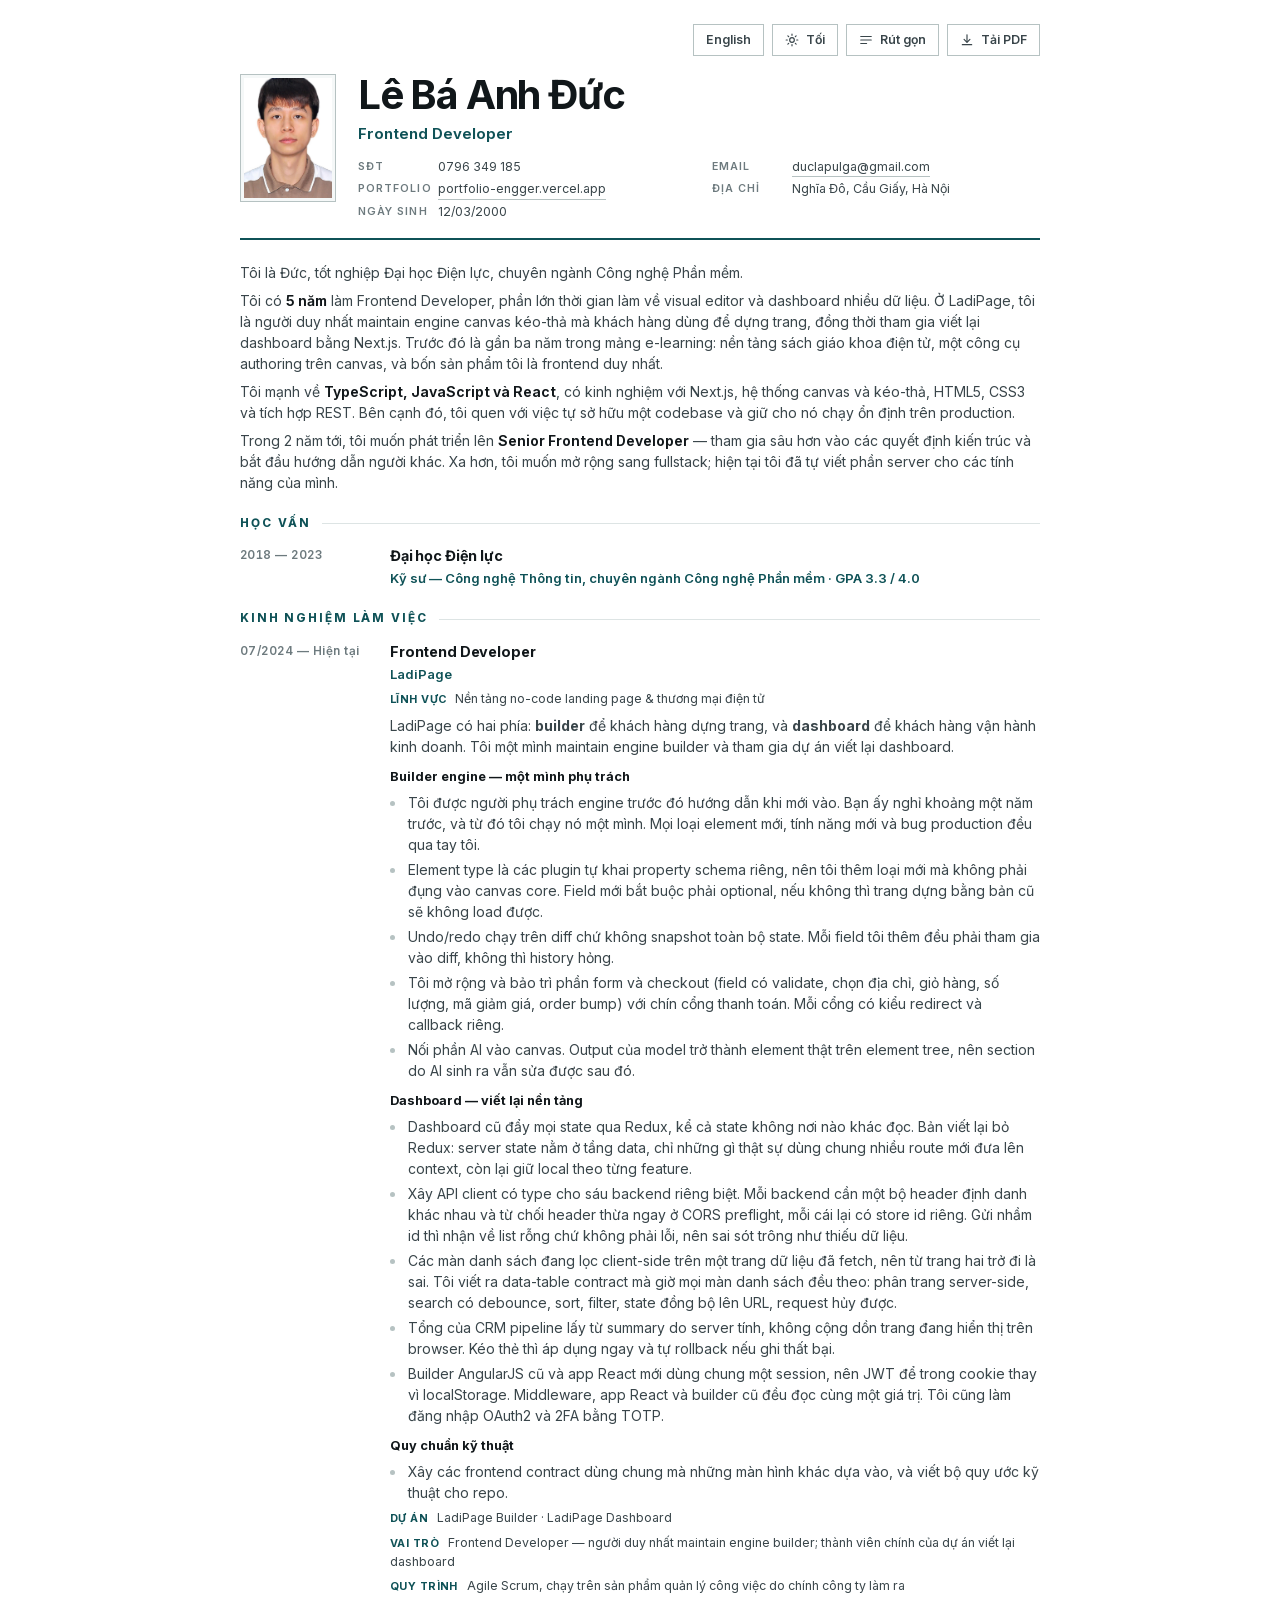
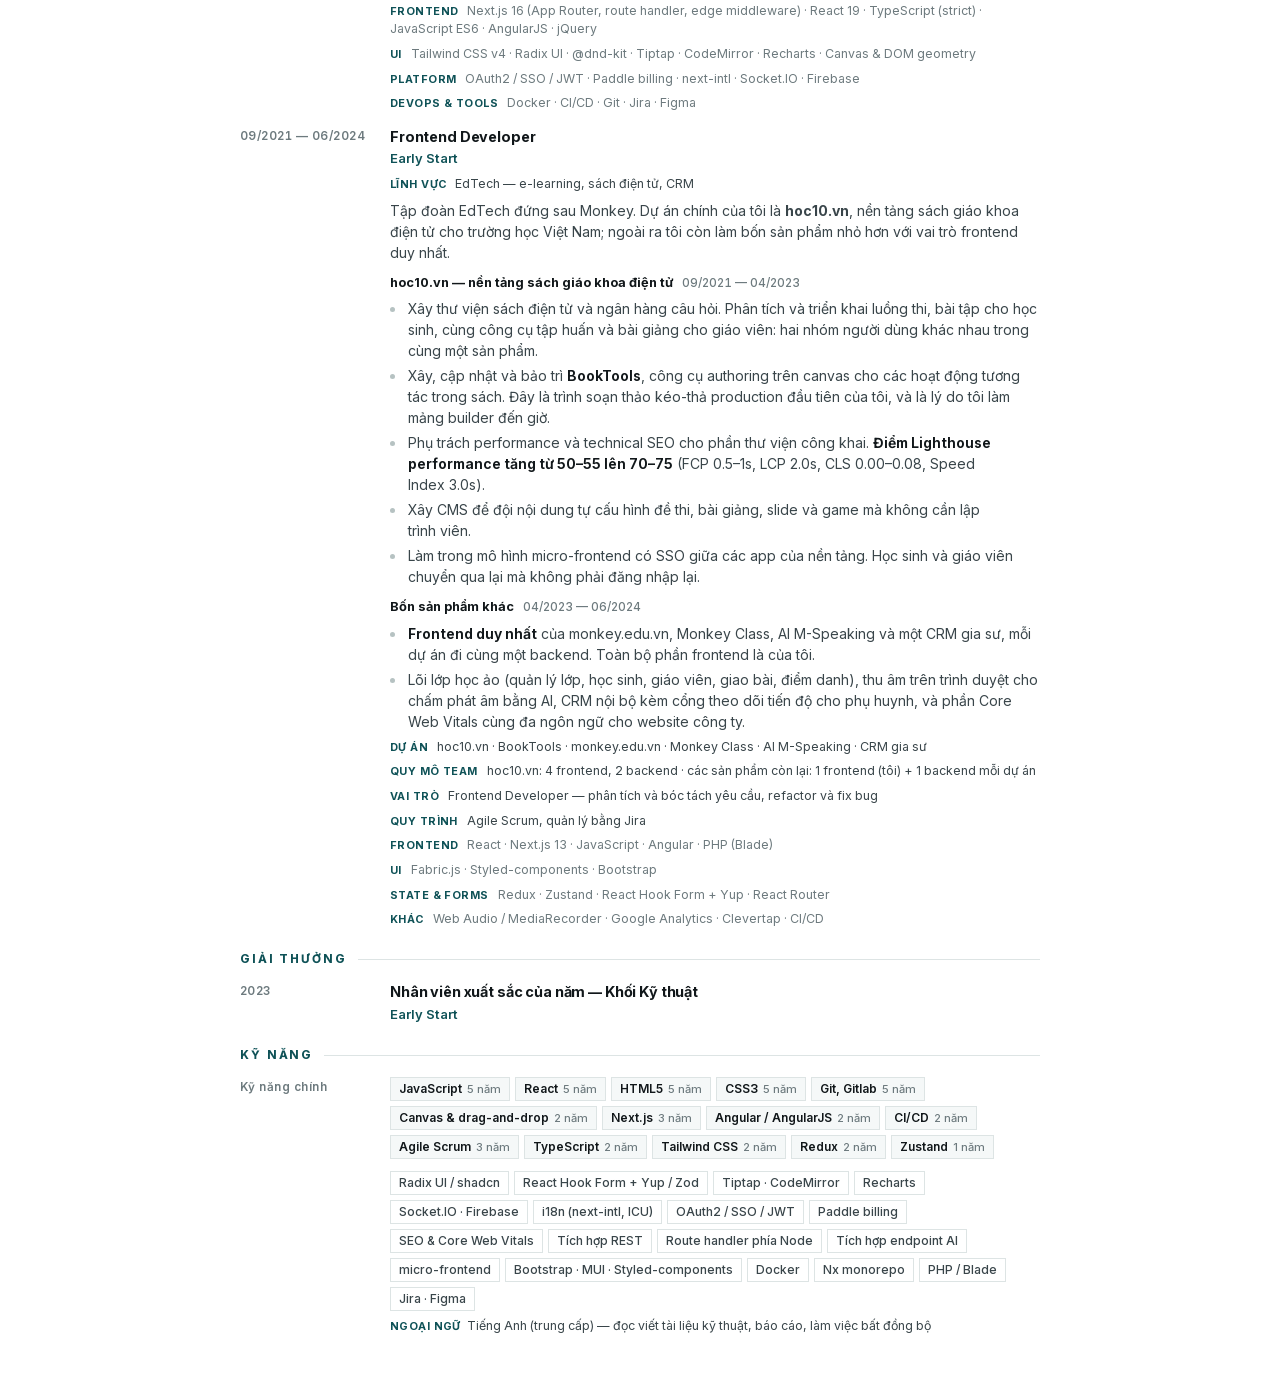
==== commit 4880f06d: "Restructure both CVs into the ITviec reference format Reworked the layout to match the reference CV " ====
--- a/vi.html
+++ b/vi.html
@@ -8,7 +8,7 @@
   <title>Lê Bá Anh Đức — Frontend Developer</title>
   <meta name="description"
     content="Frontend developer 5 năm kinh nghiệm, chuyên visual editor và dashboard nhiều dữ liệu. Hiện maintain canvas engine kéo-thả tại LadiPage."">
-  <meta name="author" content="Le Ba Anh Duc">
+  <meta name=" author" content="Le Ba Anh Duc">
 
   <meta property="og:type" content="profile">
   <meta property="og:title" content="Lê Bá Anh Đức — Frontend Developer">
@@ -47,7 +47,8 @@
       <span id="theme-label">Giao diện</span>
     </button>
 
-    <button class="tool" id="view-toggle" type="button" title="Bản rút gọn là nội dung của file PDF; bản đầy đủ là bản web">
+    <button class="tool" id="view-toggle" type="button"
+      title="Bản rút gọn là nội dung của file PDF; bản đầy đủ là bản web">
       <svg viewBox="0 0 24 24" fill="none" stroke="currentColor" stroke-width="2" stroke-linecap="round"
         stroke-linejoin="round" aria-hidden="true">
         <path d="M3 6h18M3 12h18M3 18h10"></path>
@@ -55,7 +56,8 @@
       <span id="view-label">Rút gọn</span>
     </button>
 
-    <a class="tool" id="download-pdf" href="CV-Le-Ba-Anh-Duc-VI.pdf" download title="Tải file PDF 2 trang (bản rút gọn)">
+    <a class="tool" id="download-pdf" href="CV-Le-Ba-Anh-Duc-VI.pdf" download
+      title="Tải file PDF 2 trang (bản rút gọn)">
       <svg viewBox="0 0 24 24" fill="none" stroke="currentColor" stroke-width="2" stroke-linecap="round"
         stroke-linejoin="round" aria-hidden="true">
         <path d="M12 3v12"></path>
@@ -73,7 +75,7 @@
 
       <div class="identity">
         <h1 class="name">Lê Bá Anh Đức</h1>
-        <p class="role">Frontend Developer<span class="qualifier">Visual Builders &amp; Canvas Systems</span></p>
+        <p class="role">Frontend Developer</p>
 
         <div class="contact">
           <span><span class="k">SĐT</span><span class="v">0796 349 185</span></span>
@@ -87,195 +89,217 @@
       </div>
     </header>
 
+    <div class="intro">
+      <p>Tôi là Đức, tốt nghiệp Đại học Điện lực, chuyên ngành Công nghệ Phần mềm.</p>
+      <p>Tôi có <strong>5 năm</strong> làm Frontend Developer, phần lớn thời gian làm về visual editor và dashboard
+        nhiều dữ liệu. Ở LadiPage, tôi là người duy nhất maintain engine canvas kéo-thả mà khách hàng dùng để dựng
+        trang, đồng thời tham gia viết lại dashboard bằng Next.js. Trước đó là gần ba năm trong mảng e-learning: nền
+        tảng sách giáo khoa điện tử, một công cụ authoring trên canvas, và bốn sản phẩm tôi là frontend duy nhất.</p>
+      <p>Tôi mạnh về <strong>TypeScript, JavaScript và React</strong>, có kinh nghiệm với Next.js, hệ thống canvas và
+        kéo-thả, HTML5, CSS3 và tích hợp REST. Bên cạnh đó, tôi quen với việc tự sở hữu một codebase và giữ cho nó
+        chạy ổn định trên production.</p>
+      <p>Trong 2 năm tới, tôi muốn phát triển lên <strong>Senior Frontend Developer</strong> — tham gia sâu hơn vào
+        các quyết định kiến trúc và bắt đầu hướng dẫn người khác. Xa hơn, tôi muốn mở rộng sang fullstack; hiện tại
+        tôi đã tự viết phần server cho các tính năng của mình.</p>
+    </div>
+
     <section>
       <div class="section-head">
-        <h2>Giới thiệu</h2>
-      </div>
-      <div class="summary">
-        <p>
-          Frontend developer, <strong>5 năm kinh nghiệm</strong>, phần lớn làm về visual editor và dashboard nhiều
-          dữ liệu. Ở <strong>LadiPage</strong> tôi là người duy nhất maintain engine canvas kéo-thả mà khách hàng dùng
-          để dựng trang, đồng thời tham gia viết lại dashboard bằng Next.js. Trước đó là gần ba năm trong mảng
-          e-learning: nền tảng sách giáo khoa điện tử, một công cụ authoring trên canvas, và bốn sản phẩm tôi là
-          frontend duy nhất.
-        </p>
-        <p>
-          Tôi đang tìm một vị trí cho phép mình tham gia sâu hơn vào các quyết định kiến trúc và bắt đầu
-          làm quen với việc hướng dẫn người khác — bước chuyển lên <strong>senior</strong>. Xa hơn, tôi muốn mở rộng dần sang
-          <strong>fullstack</strong>; hiện tại tôi đã tự viết phần server cho các tính năng của mình: route handler,
-          edge middleware, tích hợp API.
-        </p>
+        <h2>Học vấn</h2>
+      </div>
+      <div class="entry">
+        <div class="when">2018 — 2023</div>
+        <div class="what">
+          <p class="entry-title">Đại học Điện lực</p>
+          <p class="entry-sub">Kỹ sư — Công nghệ Thông tin, chuyên ngành Công nghệ Phần mềm · GPA 3.3 / 4.0</p>
+        </div>
       </div>
     </section>
 
     <section>
       <div class="section-head">
-        <h2>Kinh nghiệm</h2>
-      </div>
-
-      <h3 class="sub-head">Kỹ năng chuyên môn</h3>
-
-      <dl class="skills">
-        <dt>Thành thạo</dt>
-        <dd>Dùng hằng ngày trên code production, tự build và tự debug được.<br>
-          <b>TypeScript</b> (strict) <span class="dot">·</span> JavaScript ES6+ <span class="dot">·</span>
-          <b>React</b> <span class="dot">·</span> <b>Next.js</b> (App Router, route handler, middleware) <span
-            class="dot">·</span> HTML5, CSS3 <span class="dot">·</span> Tailwind CSS <span class="dot">·</span>
-          drag-and-drop &amp; canvas (dnd-kit, Fabric.js, snap &amp; align, undo/redo) <span class="dot">·</span>
-          quản lý state (Context, Redux, Zustand) <span class="dot">·</span> tích hợp REST (phân trang server-side, hủy
-          request, optimistic update) <span class="dot">·</span> Git
-        </dd>
-
-        <dt>Đã dùng thực tế</dt>
-        <dd>Đã ship tính năng thật bằng những thứ này, vào việc được ngay.<br>
-          Radix UI / shadcn <span class="dot">·</span> React Hook Form + Yup / Zod <span class="dot">·</span> Tiptap,
-          CodeMirror <span class="dot">·</span> Recharts <span class="dot">·</span> Socket.IO, Firebase <span
-            class="dot">·</span> i18n quy mô lớn (next-intl, ICU) <span class="dot">·</span> OAuth2 / SSO / JWT <span
-            class="dot">·</span> thanh toán định kỳ Paddle <span class="dot">·</span> SEO &amp; Core Web Vitals <span
-            class="dot">·</span> route handler phía Node <span class="dot">·</span> tích hợp endpoint AI <span
-            class="dot">·</span> tích hợp micro-frontend <span class="dot">·</span> AngularJS / Angular <span
-            class="dot">·</span> Bootstrap, MUI, Styled-components <span class="dot">·</span> CI/CD <span
-            class="dot">·</span> Jira, Figma</dd>
-
-        <dt>Có kiến thức</dt>
-        <dd>Từng làm việc cạnh những thứ này, tiếp nhận được nếu có người hỗ trợ.<br>
-          Nx monorepo <span class="dot">·</span> Docker <span class="dot">·</span> PHP / Blade</dd>
-
-        <dt>Ngoại ngữ</dt>
-        <dd>Tiếng Anh (trung cấp) — đọc viết tài liệu kỹ thuật, báo cáo, làm việc bất đồng bộ</dd>
-      </dl>
-
-      <h3 class="sub-head">Dự án chính</h3>
-
-      <article class="job">
-        <div class="job-head">
-          <h3>LadiPage</h3>
-          <span class="title">Frontend Developer</span>
-          <span class="dates">07/2024 — Hiện tại</span>
-        </div>
-
-        <div class="track">
-
-          <div class="stream">
-            <div class="stream-label">LadiPage Builder</div>
-            <p class="stream-intro">Trình soạn thảo kéo-thả để khách hàng dựng landing page, popup và slide, kèm phần
-              checkout họ dùng để bán hàng. Đây là màn hình khách hàng ngồi trong đó suốt cả phiên làm việc.</p>
-            <ul class="bullets">
-              <li>Tôi được người phụ trách engine trước đó hướng dẫn khi mới vào. Bạn ấy nghỉ khoảng một năm
-                trước, và từ đó tôi chạy nó một mình. Mọi loại element mới, tính năng mới và bug production đều qua tay
-                tôi.</li>
-              <li>Element type là các plugin tự khai property schema riêng, nên tôi thêm loại mới mà không phải đụng vào
-                canvas core. Field mới bắt buộc phải optional, nếu không thì trang dựng bằng bản cũ sẽ không load
-                được.</li>
-              <li>Undo/redo chạy trên diff chứ không snapshot toàn bộ state. Mỗi field tôi thêm đều phải tham gia vào
-                diff, không thì history hỏng.</li>
-              <li>Tôi mở rộng và bảo trì phần form và checkout (field có validate, chọn địa chỉ, giỏ hàng, số lượng, mã
-                giảm giá, order bump) với chín cổng thanh toán. Mỗi cổng có kiểu redirect và callback riêng.</li>
-              <li class="deep">Nối phần AI vào canvas. Output của model trở thành element thật trên element tree, nên
-                section do AI sinh ra vẫn sửa được sau đó.</li>
-            </ul>
-            <p class="stack"><span class="k">Công nghệ</span> JavaScript ES6 · AngularJS · jQuery · React 19 ·
-              TypeScript · @dnd-kit · Canvas &amp; DOM geometry · Tiptap · CodeMirror</p>
-            <p class="stack"><span class="k">Vai trò</span> Người duy nhất maintain: làm tính năng, fix bug, hỗ trợ
-              production · phát triển bên trong extension model của engine</p>
-          </div>
-
-          <div class="stream">
-            <div class="stream-label">LadiPage Dashboard <span class="meta">đang tập trung</span></div>
-            <p class="stream-intro">Nơi khách hàng vận hành kinh doanh: landing page, thương mại điện tử, CRM và
-              pipeline bán hàng, task, marketing automation, báo cáo, cài đặt. Đang được viết lại từ ứng dụng React +
-              Redux.</p>
-            <ul class="bullets">
-              <li>Dashboard cũ đẩy mọi state qua Redux, kể cả state không nơi nào khác đọc. Bản viết lại bỏ
-                Redux: server state nằm ở tầng data, chỉ những gì thật sự dùng chung nhiều route mới đưa lên context,
-                còn lại giữ local theo từng feature.</li>
-              <li>Xây API client có type cho sáu backend riêng biệt. Mỗi backend cần một bộ header định danh khác nhau
-                và từ chối header thừa ngay ở CORS preflight, mỗi cái lại có store id riêng. Gửi nhầm id thì nhận về
-                list rỗng chứ không phải lỗi, nên sai sót trông như thiếu dữ liệu.</li>
-              <li>Các màn danh sách đang lọc client-side trên một trang dữ liệu đã fetch, nên từ trang hai trở đi là
-                sai. Tôi viết ra data-table contract mà giờ mọi màn danh sách đều theo: phân trang server-side, search
-                có debounce, sort, filter, state đồng bộ lên URL, request hủy được.</li>
-              <li>Tổng của CRM pipeline lấy từ summary do server tính, không cộng dồn trang đang hiển thị trên browser.
-                Kéo thẻ thì áp dụng ngay và tự rollback nếu ghi thất bại.</li>
-              <li class="deep">Builder AngularJS cũ và app React mới dùng chung một session, nên JWT để trong cookie
-                thay vì localStorage. Middleware, app React và builder cũ đều đọc cùng một giá trị. Tôi cũng làm đăng
-                nhập OAuth2 và 2FA bằng TOTP.</li>
-            </ul>
-            <p class="stack"><span class="k">Công nghệ</span> Next.js 16 (App Router, route handler, edge middleware) ·
-              React 19 · TypeScript strict · Tailwind v4 · Radix UI · next-intl · @dnd-kit · Recharts · Socket.IO ·
-              Paddle · Docker</p>
-            <p class="stack"><span class="k">Vai trò</span> Thành viên chính của bản viết lại · xây các frontend contract dùng chung mà những màn
-              khác dựa vào · viết bộ quy ước kỹ thuật cho repo</p>
-          </div>
-
-        </div>
-      </article>
-
-      <article class="job">
-        <div class="job-head">
-          <h3>Early Start</h3>
-          <span class="title">Frontend Developer</span>
-          <span class="dates">09/2021 — 06/2024</span>
-        </div>
-
-        <div class="track">
-
-          <div class="stream">
-            <div class="stream-label">hoc10.vn — nền tảng sách giáo khoa điện tử <span class="meta">09/2021 —
-                04/2023</span></div>
-            <p class="stream-intro">Nền tảng sách điện tử cho trường học Việt Nam: thư viện sách giáo khoa và ngân hàng
-              câu hỏi cho học sinh và giáo viên, kèm CMS cho đội nội dung và các hoạt động tương tác trong sách.</p>
-            <ul class="bullets">
-              <li>Xây thư viện sách điện tử và ngân hàng câu hỏi. Phân tích và triển khai luồng thi, bài tập cho học
-                sinh, cùng công cụ tập huấn và bài giảng cho giáo viên: hai nhóm người dùng khác nhau trong cùng một sản
-                phẩm.</li>
-              <li>Xây, cập nhật và bảo trì BookTools, công cụ authoring trên canvas cho các hoạt động tương tác trong
-                sách. Đây là trình soạn thảo kéo-thả production đầu tiên của tôi, và là lý do tôi làm mảng builder đến
-                giờ.</li>
-              <li class="deep">Xây CMS để đội nội dung tự cấu hình đề thi, bài giảng, slide và game mà không cần lập
-                trình viên.</li>
-              <li>Phụ trách performance và technical SEO cho phần thư viện công khai. Điểm Lighthouse performance tăng
-                từ 50–55 lên 70–75 (FCP 0.5–1s, LCP 2.0s, CLS 0.00–0.08, Speed Index 3.0s).</li>
-              <li class="deep">Làm trong mô hình micro-frontend có SSO giữa các app của nền tảng. Học sinh và giáo viên
-                chuyển qua lại mà không phải đăng nhập lại.</li>
-            </ul>
-            <p class="stack"><span class="k">Công nghệ</span> JavaScript · React · Fabric.js · Redux · React Router ·
-              Styled-components · React Hook Form</p>
-            <p class="stack"><span class="k">Vai trò</span> Frontend, trong team bốn frontend và hai backend · phân tích
-              và bóc tách yêu cầu · refactor và fix bug ở thư viện và CMS</p>
-          </div>
-
-          <div class="stream">
-            <div class="stream-label">Bốn sản phẩm khác <span class="meta">04/2023 — 06/2024</span></div>
-            <ul class="bullets">
-              <li>Frontend duy nhất của monkey.edu.vn, Monkey Class, AI M-Speaking và một CRM gia sư, mỗi dự án đi cùng
-                một backend. Toàn bộ phần frontend là của tôi.</li>
-              <li>Lõi lớp học ảo (quản lý lớp, học sinh, giáo viên, giao bài, điểm danh), thu âm trên trình duyệt cho
-                chấm phát âm bằng AI, CRM nội bộ kèm cổng theo dõi tiến độ cho phụ huynh, và phần Core Web Vitals cùng
-                đa ngôn ngữ cho website công ty.</li>
-            </ul>
-            <p class="stack"><span class="k">Công nghệ</span> Next.js 13 · Angular · Zustand · React Hook Form + Yup ·
-              Web Audio / MediaRecorder · Bootstrap · PHP (Blade) · Google Analytics, Clevertap · CI/CD</p>
-          </div>
-
-        </div>
-      </article>
+        <h2>Kinh nghiệm làm việc</h2>
+      </div>
+
+      <div class="entry">
+        <div class="when">07/2024 — Hiện tại</div>
+        <div class="what">
+          <p class="entry-title">Frontend Developer</p>
+          <p class="entry-sub">LadiPage</p>
+
+          <p class="field"><span class="k">Lĩnh vực</span> Nền tảng no-code landing page &amp; thương mại điện tử</p>
+          <p class="desc">LadiPage có hai phía: <b>builder</b> để khách hàng dựng trang, và <b>dashboard</b> để khách
+            hàng vận hành kinh doanh. Tôi một mình maintain engine builder và tham gia dự án viết lại dashboard.</p>
+
+          <p class="group">Builder engine — một mình phụ trách</p>
+          <ul class="bullets">
+            <li>Tôi được người phụ trách engine trước đó hướng dẫn khi mới vào. Bạn ấy nghỉ khoảng một năm trước, và
+              từ đó tôi chạy nó một mình. Mọi loại element mới, tính năng mới và bug production đều qua tay tôi.</li>
+            <li>Element type là các plugin tự khai property schema riêng, nên tôi thêm loại mới mà không phải đụng vào
+              canvas core. Field mới bắt buộc phải optional, nếu không thì trang dựng bằng bản cũ sẽ không load
+              được.</li>
+            <li>Undo/redo chạy trên diff chứ không snapshot toàn bộ state. Mỗi field tôi thêm đều phải tham gia vào
+              diff, không thì history hỏng.</li>
+            <li>Tôi mở rộng và bảo trì phần form và checkout (field có validate, chọn địa chỉ, giỏ hàng, số lượng, mã
+              giảm giá, order bump) với chín cổng thanh toán. Mỗi cổng có kiểu redirect và callback riêng.</li>
+            <li class="deep">Nối phần AI vào canvas. Output của model trở thành element thật trên element tree, nên
+              section do AI sinh ra vẫn sửa được sau đó.</li>
+          </ul>
+
+          <p class="group">Dashboard — viết lại nền tảng</p>
+          <ul class="bullets">
+            <li>Dashboard cũ đẩy mọi state qua Redux, kể cả state không nơi nào khác đọc. Bản viết lại bỏ Redux:
+              server state nằm ở tầng data, chỉ những gì thật sự dùng chung nhiều route mới đưa lên context, còn lại
+              giữ local theo từng feature.</li>
+            <li>Xây API client có type cho sáu backend riêng biệt. Mỗi backend cần một bộ header định danh khác nhau
+              và từ chối header thừa ngay ở CORS preflight, mỗi cái lại có store id riêng. Gửi nhầm id thì nhận về
+              list rỗng chứ không phải lỗi, nên sai sót trông như thiếu dữ liệu.</li>
+            <li>Các màn danh sách đang lọc client-side trên một trang dữ liệu đã fetch, nên từ trang hai trở đi là
+              sai. Tôi viết ra data-table contract mà giờ mọi màn danh sách đều theo: phân trang server-side, search
+              có debounce, sort, filter, state đồng bộ lên URL, request hủy được.</li>
+            <li>Tổng của CRM pipeline lấy từ summary do server tính, không cộng dồn trang đang hiển thị trên browser.
+              Kéo thẻ thì áp dụng ngay và tự rollback nếu ghi thất bại.</li>
+            <li class="deep">Builder AngularJS cũ và app React mới dùng chung một session, nên JWT để trong cookie
+              thay vì localStorage. Middleware, app React và builder cũ đều đọc cùng một giá trị. Tôi cũng làm đăng
+              nhập OAuth2 và 2FA bằng TOTP.</li>
+          </ul>
+
+          <p class="group">Quy chuẩn kỹ thuật</p>
+          <ul class="bullets">
+            <li>Xây các frontend contract dùng chung mà những màn hình khác dựa vào, và viết bộ quy ước kỹ thuật cho
+              repo.</li>
+          </ul>
+
+          <p class="field"><span class="k">Dự án</span> LadiPage Builder · LadiPage Dashboard</p>
+          <p class="field"><span class="k">Vai trò</span> Frontend Developer — người duy nhất maintain engine builder;
+            thành viên chính của dự án viết lại dashboard</p>
+          <p class="field"><span class="k">Quy trình</span> Agile Scrum, chạy trên sản phẩm quản lý công việc do chính
+            công ty làm ra</p>
+
+          <p class="field tech"><span class="k">Frontend</span> Next.js 16 (App Router, route handler, edge
+            middleware) · React 19 · TypeScript (strict) · JavaScript ES6 · AngularJS · jQuery</p>
+          <p class="field tech"><span class="k">UI</span> Tailwind CSS v4 · Radix UI · @dnd-kit · Tiptap · CodeMirror
+            · Recharts · Canvas &amp; DOM geometry</p>
+          <p class="field tech"><span class="k">Platform</span> OAuth2 / SSO / JWT · Paddle billing · next-intl ·
+            Socket.IO · Firebase</p>
+          <p class="field tech"><span class="k">DevOps &amp; Tools</span> Docker · CI/CD · Git · Jira · Figma</p>
+        </div>
+      </div>
+
+      <div class="entry">
+        <div class="when">09/2021 — 06/2024</div>
+        <div class="what">
+          <p class="entry-title">Frontend Developer</p>
+          <p class="entry-sub">Early Start</p>
+
+          <p class="field"><span class="k">Lĩnh vực</span> EdTech — e-learning, sách điện tử, CRM</p>
+          <p class="desc">Tập đoàn EdTech đứng sau Monkey. Dự án chính của tôi là <b>hoc10.vn</b>, nền tảng sách giáo
+            khoa điện tử cho trường học Việt Nam; ngoài ra tôi còn làm bốn sản phẩm nhỏ hơn với vai trò frontend duy
+            nhất.</p>
+
+          <p class="group">hoc10.vn — nền tảng sách giáo khoa điện tử <span class="when-inline">09/2021 —
+              04/2023</span></p>
+          <ul class="bullets">
+            <li>Xây thư viện sách điện tử và ngân hàng câu hỏi. Phân tích và triển khai luồng thi, bài tập cho học
+              sinh, cùng công cụ tập huấn và bài giảng cho giáo viên: hai nhóm người dùng khác nhau trong cùng một sản
+              phẩm.</li>
+            <li>Xây, cập nhật và bảo trì <b>BookTools</b>, công cụ authoring trên canvas cho các hoạt động tương tác
+              trong sách. Đây là trình soạn thảo kéo-thả production đầu tiên của tôi, và là lý do tôi làm mảng builder
+              đến giờ.</li>
+            <li>Phụ trách performance và technical SEO cho phần thư viện công khai. <b>Điểm Lighthouse performance
+                tăng từ 50–55 lên 70–75</b> (FCP 0.5–1s, LCP 2.0s, CLS 0.00–0.08, Speed Index 3.0s).</li>
+            <li class="deep">Xây CMS để đội nội dung tự cấu hình đề thi, bài giảng, slide và game mà không cần lập
+              trình viên.</li>
+            <li class="deep">Làm trong mô hình micro-frontend có SSO giữa các app của nền tảng. Học sinh và giáo viên
+              chuyển qua lại mà không phải đăng nhập lại.</li>
+          </ul>
+
+          <p class="group">Bốn sản phẩm khác <span class="when-inline">04/2023 — 06/2024</span></p>
+          <ul class="bullets">
+            <li><b>Frontend duy nhất</b> của monkey.edu.vn, Monkey Class, AI M-Speaking và một CRM gia sư, mỗi dự án
+              đi cùng một backend. Toàn bộ phần frontend là của tôi.</li>
+            <li>Lõi lớp học ảo (quản lý lớp, học sinh, giáo viên, giao bài, điểm danh), thu âm trên trình duyệt cho
+              chấm phát âm bằng AI, CRM nội bộ kèm cổng theo dõi tiến độ cho phụ huynh, và phần Core Web Vitals cùng
+              đa ngôn ngữ cho website công ty.</li>
+          </ul>
+
+          <p class="field"><span class="k">Dự án</span> hoc10.vn · BookTools · monkey.edu.vn · Monkey Class · AI
+            M-Speaking · CRM gia sư</p>
+          <p class="field"><span class="k">Quy mô team</span> hoc10.vn: 4 frontend, 2 backend · các sản phẩm còn lại:
+            1 frontend (tôi) + 1 backend mỗi dự án</p>
+          <p class="field"><span class="k">Vai trò</span> Frontend Developer — phân tích và bóc tách yêu cầu, refactor
+            và fix bug</p>
+          <p class="field"><span class="k">Quy trình</span> Agile Scrum, quản lý bằng Jira</p>
+
+          <p class="field tech"><span class="k">Frontend</span> React · Next.js 13 · JavaScript · Angular · PHP
+            (Blade)</p>
+          <p class="field tech"><span class="k">UI</span> Fabric.js · Styled-components · Bootstrap</p>
+          <p class="field tech"><span class="k">State &amp; Forms</span> Redux · Zustand · React Hook Form + Yup ·
+            React Router</p>
+          <p class="field tech"><span class="k">Khác</span> Web Audio / MediaRecorder · Google Analytics · Clevertap ·
+            CI/CD</p>
+        </div>
+      </div>
     </section>
 
     <section>
       <div class="section-head">
-        <h2>Học vấn &amp; Giải thưởng</h2>
-      </div>
-      <div class="rows">
-        <div class="row">
-          <span class="primary">Đại học Điện lực</span>
-          <span class="secondary">Kỹ sư Công nghệ Thông tin — chuyên ngành Công nghệ Phần mềm · GPA 3.3 / 4.0</span>
-          <span class="dates">2018 — 2023</span>
-        </div>
-        <div class="row">
-          <span class="primary">Nhân viên xuất sắc của năm — Khối Kỹ thuật</span>
-          <span class="secondary">Early Start</span>
-          <span class="dates">2023</span>
+        <h2>Giải thưởng</h2>
+      </div>
+      <div class="entry">
+        <div class="when">2023</div>
+        <div class="what">
+          <p class="entry-title">Nhân viên xuất sắc của năm — Khối Kỹ thuật</p>
+          <p class="entry-sub">Early Start</p>
+        </div>
+      </div>
+    </section>
+
+    <section>
+      <div class="section-head">
+        <h2>Kỹ năng</h2>
+      </div>
+      <div class="entry">
+        <div class="when">Kỹ năng chính</div>
+        <div class="what">
+          <ul class="tags">
+            <li>JavaScript <span>5 năm</span></li>
+            <li>React <span>5 năm</span></li>
+            <li>HTML5 <span>5 năm</span></li>
+            <li>CSS3 <span>5 năm</span></li>
+            <li>Git, Gitlab <span>5 năm</span></li>
+            <li>Canvas &amp; drag-and-drop <span>2 năm</span></li>
+            <li>Next.js <span>3 năm</span></li>
+            <li>Angular / AngularJS <span>2 năm</span></li>
+            <li>CI/CD <span>2 năm</span></li>
+            <li>Agile Scrum <span>3 năm</span></li>
+            <li>TypeScript <span>2 năm</span></li>
+            <li>Tailwind CSS <span>2 năm</span></li>
+            <li>Redux <span>2 năm</span></li>
+            <li>Zustand <span>1 năm</span></li>
+          </ul>
+          <ul class="tags secondary">
+            <li>Radix UI / shadcn</li>
+            <li>React Hook Form + Yup / Zod</li>
+            <li>Tiptap · CodeMirror</li>
+            <li>Recharts</li>
+            <li>Socket.IO · Firebase</li>
+            <li>i18n (next-intl, ICU)</li>
+            <li>OAuth2 / SSO / JWT</li>
+            <li>Paddle billing</li>
+            <li>SEO &amp; Core Web Vitals</li>
+            <li>Tích hợp REST</li>
+            <li>Route handler phía Node</li>
+            <li>Tích hợp endpoint AI</li>
+            <li>micro-frontend</li>
+            <li>Bootstrap · MUI · Styled-components</li>
+            <li>Docker</li>
+            <li>Nx monorepo</li>
+            <li>PHP / Blade</li>
+            <li>Jira · Figma</li>
+          </ul>
+          <p class="field"><span class="k">Ngoại ngữ</span>Tiếng Anh (trung cấp) — đọc viết
+            tài liệu kỹ thuật, báo cáo, làm việc bất đồng bộ</p>
         </div>
       </div>
     </section>
@@ -335,4 +359,4 @@
 
 </body>
 
-</html>
+</html>
--- a/assets/styles.css
+++ b/assets/styles.css
@@ -257,6 +257,149 @@
 }
 
 /* ============================================================
+   REFERENCE-FORMAT BLOCKS
+   Date in a left rail, everything else in the right column —
+   the layout of the ITviec-style CV this was modelled on.
+   ============================================================ */
+.intro {
+  display: flex;
+  flex-direction: column;
+  gap: 7px;
+  color: var(--ink-soft);
+  text-wrap: pretty;
+}
+
+.intro p {
+  margin: 0;
+}
+
+.intro strong {
+  color: var(--ink);
+  font-weight: 650;
+}
+
+.entry {
+  display: grid;
+  grid-template-columns: 132px 1fr;
+  gap: 0 18px;
+  align-items: start;
+  break-inside: auto;
+}
+
+.when {
+  font-size: 8.8pt;
+  font-weight: 600;
+  letter-spacing: 0.04em;
+  color: var(--muted);
+  font-variant-numeric: tabular-nums;
+  padding-top: 2px;
+}
+
+.what {
+  display: flex;
+  flex-direction: column;
+  gap: 6px;
+  min-width: 0;
+}
+
+.entry-title {
+  margin: 0;
+  font-size: 10.8pt;
+  font-weight: 700;
+  color: var(--ink);
+  letter-spacing: -0.01em;
+}
+
+.entry-sub {
+  margin: -4px 0 0;
+  font-size: 9.8pt;
+  font-weight: 600;
+  color: var(--accent);
+}
+
+.desc {
+  margin: 0;
+  color: var(--ink-soft);
+  text-wrap: pretty;
+}
+
+/* "Domain", "Project", "Role", and the grouped technology rows all share
+   one label-value shape so the eye learns it once. */
+.field {
+  margin: 0;
+  font-size: 9.3pt;
+  line-height: 1.5;
+  color: var(--ink-soft);
+}
+
+.field .k {
+  font-weight: 700;
+  letter-spacing: 0.04em;
+  text-transform: uppercase;
+  font-size: 8.1pt;
+  color: var(--accent);
+  padding-right: 6px;
+}
+
+.field.tech {
+  color: var(--muted);
+}
+
+/* Heading above each cluster of responsibility bullets. */
+.group {
+  margin: 4px 0 0;
+  font-size: 9.6pt;
+  font-weight: 700;
+  color: var(--ink);
+}
+
+.when-inline {
+  font-weight: 500;
+  color: var(--muted);
+  font-size: 8.8pt;
+  padding-left: 6px;
+  font-variant-numeric: tabular-nums;
+}
+
+/* Skill tags. Years are the point, so they get their own weight. */
+.tags {
+  display: flex;
+  flex-wrap: wrap;
+  gap: 5px;
+  list-style: none;
+  margin: 0;
+  padding: 0;
+}
+
+.tags li {
+  display: inline-flex;
+  align-items: baseline;
+  gap: 5px;
+  font-size: 9pt;
+  font-weight: 600;
+  color: var(--ink);
+  background: var(--paper-sunk);
+  border: 1px solid var(--rule);
+  padding: 2px 8px;
+}
+
+.tags li span {
+  font-weight: 500;
+  font-size: 8.3pt;
+  color: var(--muted);
+}
+
+.tags.secondary {
+  margin-top: 6px;
+}
+
+.tags.secondary li {
+  font-weight: 500;
+  color: var(--ink-soft);
+  background: none;
+}
+
+/* ============================================================
    SECTIONS
    ============================================================ */
 section {
@@ -666,6 +809,11 @@
 
   .contact {
     grid-template-columns: 1fr;
+  }
+
+  .entry {
+    grid-template-columns: 1fr;
+    gap: 4px;
   }
 
   .summary {
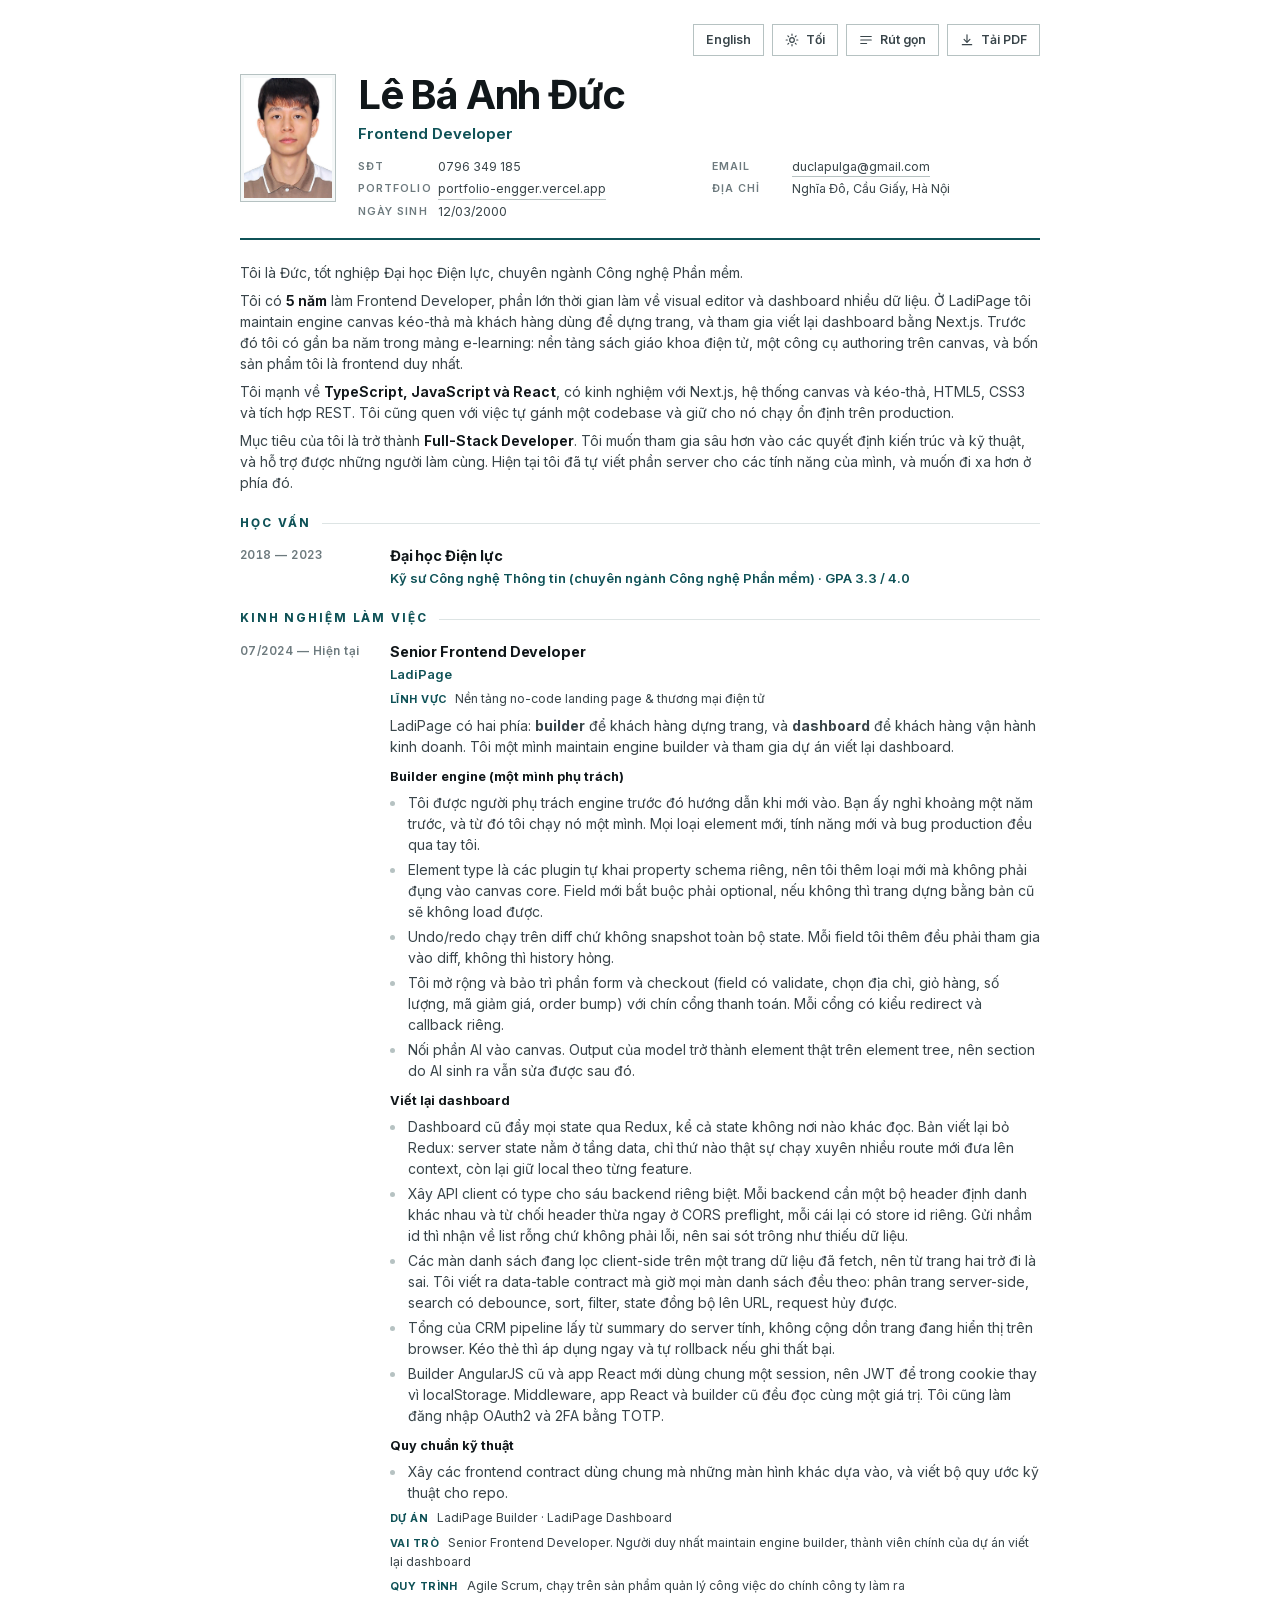
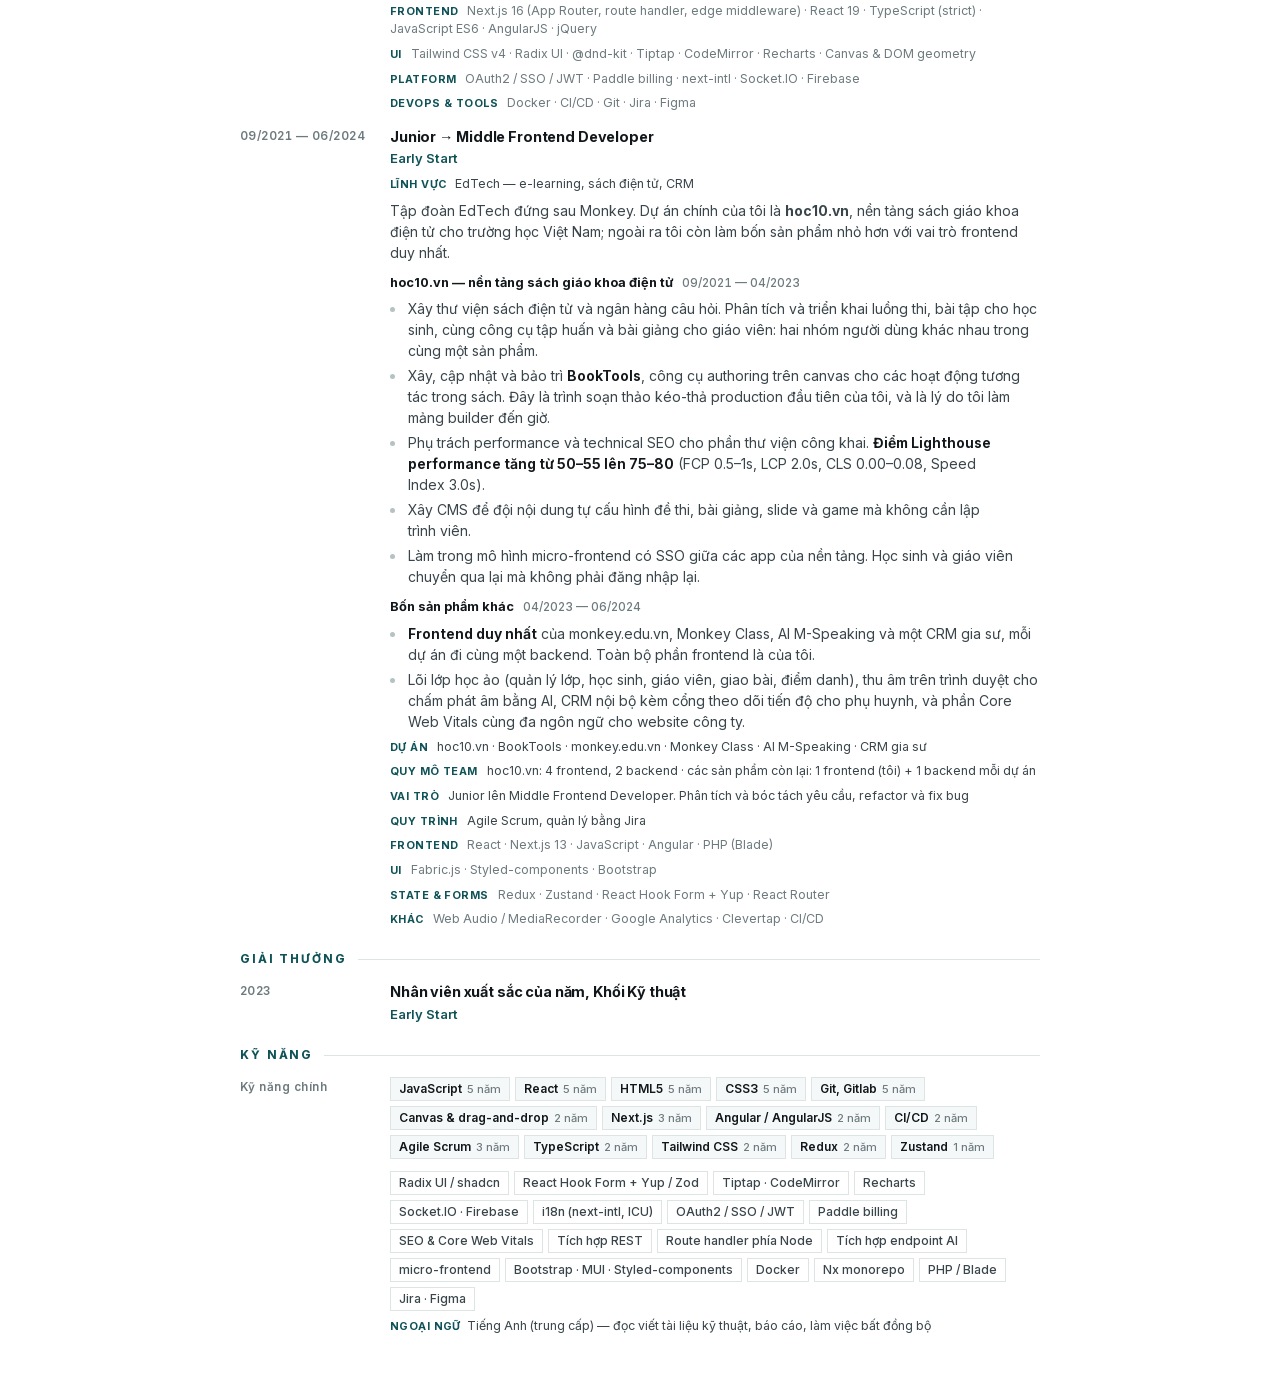
==== commit 7b1a01f0: "Add job titles, plainer wording in the intro and role lines - LadiPage is now Senior Frontend Develo" ====
--- a/vi.html
+++ b/vi.html
@@ -92,15 +92,15 @@
     <div class="intro">
       <p>Tôi là Đức, tốt nghiệp Đại học Điện lực, chuyên ngành Công nghệ Phần mềm.</p>
       <p>Tôi có <strong>5 năm</strong> làm Frontend Developer, phần lớn thời gian làm về visual editor và dashboard
-        nhiều dữ liệu. Ở LadiPage, tôi là người duy nhất maintain engine canvas kéo-thả mà khách hàng dùng để dựng
-        trang, đồng thời tham gia viết lại dashboard bằng Next.js. Trước đó là gần ba năm trong mảng e-learning: nền
-        tảng sách giáo khoa điện tử, một công cụ authoring trên canvas, và bốn sản phẩm tôi là frontend duy nhất.</p>
-      <p>Tôi mạnh về <strong>TypeScript, JavaScript và React</strong>, có kinh nghiệm với Next.js, hệ thống canvas và
-        kéo-thả, HTML5, CSS3 và tích hợp REST. Bên cạnh đó, tôi quen với việc tự sở hữu một codebase và giữ cho nó
-        chạy ổn định trên production.</p>
-      <p>Trong 2 năm tới, tôi muốn phát triển lên <strong>Senior Frontend Developer</strong> — tham gia sâu hơn vào
-        các quyết định kiến trúc và bắt đầu hướng dẫn người khác. Xa hơn, tôi muốn mở rộng sang fullstack; hiện tại
-        tôi đã tự viết phần server cho các tính năng của mình.</p>
+        nhiều dữ liệu. Ở LadiPage tôi maintain engine canvas kéo-thả mà khách hàng dùng để dựng trang, và tham gia
+        viết lại dashboard bằng Next.js. Trước đó tôi có gần ba năm trong mảng e-learning: nền tảng sách giáo khoa
+        điện tử, một công cụ authoring trên canvas, và bốn sản phẩm tôi là frontend duy nhất.</p>
+      <p>Tôi mạnh về <strong>TypeScript, JavaScript và React</strong>, có kinh nghiệm với Next.js, hệ thống canvas
+        và kéo-thả, HTML5, CSS3 và tích hợp REST. Tôi cũng quen với việc tự gánh một codebase và giữ cho nó chạy ổn
+        định trên production.</p>
+      <p>Mục tiêu của tôi là trở thành <strong>Full-Stack Developer</strong>. Tôi muốn tham gia sâu hơn vào các
+        quyết định kiến trúc và kỹ thuật, và hỗ trợ được những người làm cùng. Hiện tại tôi đã tự viết phần server cho
+        các tính năng của mình, và muốn đi xa hơn ở phía đó.</p>
     </div>
 
     <section>
@@ -111,7 +111,7 @@
         <div class="when">2018 — 2023</div>
         <div class="what">
           <p class="entry-title">Đại học Điện lực</p>
-          <p class="entry-sub">Kỹ sư — Công nghệ Thông tin, chuyên ngành Công nghệ Phần mềm · GPA 3.3 / 4.0</p>
+          <p class="entry-sub">Kỹ sư Công nghệ Thông tin (chuyên ngành Công nghệ Phần mềm) · GPA 3.3 / 4.0</p>
         </div>
       </div>
     </section>
@@ -124,14 +124,14 @@
       <div class="entry">
         <div class="when">07/2024 — Hiện tại</div>
         <div class="what">
-          <p class="entry-title">Frontend Developer</p>
+          <p class="entry-title">Senior Frontend Developer</p>
           <p class="entry-sub">LadiPage</p>
 
           <p class="field"><span class="k">Lĩnh vực</span> Nền tảng no-code landing page &amp; thương mại điện tử</p>
           <p class="desc">LadiPage có hai phía: <b>builder</b> để khách hàng dựng trang, và <b>dashboard</b> để khách
             hàng vận hành kinh doanh. Tôi một mình maintain engine builder và tham gia dự án viết lại dashboard.</p>
 
-          <p class="group">Builder engine — một mình phụ trách</p>
+          <p class="group">Builder engine (một mình phụ trách)</p>
           <ul class="bullets">
             <li>Tôi được người phụ trách engine trước đó hướng dẫn khi mới vào. Bạn ấy nghỉ khoảng một năm trước, và
               từ đó tôi chạy nó một mình. Mọi loại element mới, tính năng mới và bug production đều qua tay tôi.</li>
@@ -146,10 +146,10 @@
               section do AI sinh ra vẫn sửa được sau đó.</li>
           </ul>
 
-          <p class="group">Dashboard — viết lại nền tảng</p>
+          <p class="group">Viết lại dashboard</p>
           <ul class="bullets">
             <li>Dashboard cũ đẩy mọi state qua Redux, kể cả state không nơi nào khác đọc. Bản viết lại bỏ Redux:
-              server state nằm ở tầng data, chỉ những gì thật sự dùng chung nhiều route mới đưa lên context, còn lại
+              server state nằm ở tầng data, chỉ thứ nào thật sự chạy xuyên nhiều route mới đưa lên context, còn lại
               giữ local theo từng feature.</li>
             <li>Xây API client có type cho sáu backend riêng biệt. Mỗi backend cần một bộ header định danh khác nhau
               và từ chối header thừa ngay ở CORS preflight, mỗi cái lại có store id riêng. Gửi nhầm id thì nhận về
@@ -171,7 +171,7 @@
           </ul>
 
           <p class="field"><span class="k">Dự án</span> LadiPage Builder · LadiPage Dashboard</p>
-          <p class="field"><span class="k">Vai trò</span> Frontend Developer — người duy nhất maintain engine builder;
+          <p class="field"><span class="k">Vai trò</span> Senior Frontend Developer. Người duy nhất maintain engine builder,
             thành viên chính của dự án viết lại dashboard</p>
           <p class="field"><span class="k">Quy trình</span> Agile Scrum, chạy trên sản phẩm quản lý công việc do chính
             công ty làm ra</p>
@@ -189,7 +189,7 @@
       <div class="entry">
         <div class="when">09/2021 — 06/2024</div>
         <div class="what">
-          <p class="entry-title">Frontend Developer</p>
+          <p class="entry-title">Junior → Middle Frontend Developer</p>
           <p class="entry-sub">Early Start</p>
 
           <p class="field"><span class="k">Lĩnh vực</span> EdTech — e-learning, sách điện tử, CRM</p>
@@ -207,7 +207,7 @@
               trong sách. Đây là trình soạn thảo kéo-thả production đầu tiên của tôi, và là lý do tôi làm mảng builder
               đến giờ.</li>
             <li>Phụ trách performance và technical SEO cho phần thư viện công khai. <b>Điểm Lighthouse performance
-                tăng từ 50–55 lên 70–75</b> (FCP 0.5–1s, LCP 2.0s, CLS 0.00–0.08, Speed Index 3.0s).</li>
+                tăng từ 50–55 lên 75–80</b> (FCP 0.5–1s, LCP 2.0s, CLS 0.00–0.08, Speed Index 3.0s).</li>
             <li class="deep">Xây CMS để đội nội dung tự cấu hình đề thi, bài giảng, slide và game mà không cần lập
               trình viên.</li>
             <li class="deep">Làm trong mô hình micro-frontend có SSO giữa các app của nền tảng. Học sinh và giáo viên
@@ -227,8 +227,8 @@
             M-Speaking · CRM gia sư</p>
           <p class="field"><span class="k">Quy mô team</span> hoc10.vn: 4 frontend, 2 backend · các sản phẩm còn lại:
             1 frontend (tôi) + 1 backend mỗi dự án</p>
-          <p class="field"><span class="k">Vai trò</span> Frontend Developer — phân tích và bóc tách yêu cầu, refactor
-            và fix bug</p>
+          <p class="field"><span class="k">Vai trò</span> Junior lên Middle Frontend Developer. Phân tích và bóc tách yêu cầu,
+            refactor và fix bug</p>
           <p class="field"><span class="k">Quy trình</span> Agile Scrum, quản lý bằng Jira</p>
 
           <p class="field tech"><span class="k">Frontend</span> React · Next.js 13 · JavaScript · Angular · PHP
@@ -249,7 +249,7 @@
       <div class="entry">
         <div class="when">2023</div>
         <div class="what">
-          <p class="entry-title">Nhân viên xuất sắc của năm — Khối Kỹ thuật</p>
+          <p class="entry-title">Nhân viên xuất sắc của năm, Khối Kỹ thuật</p>
           <p class="entry-sub">Early Start</p>
         </div>
       </div>
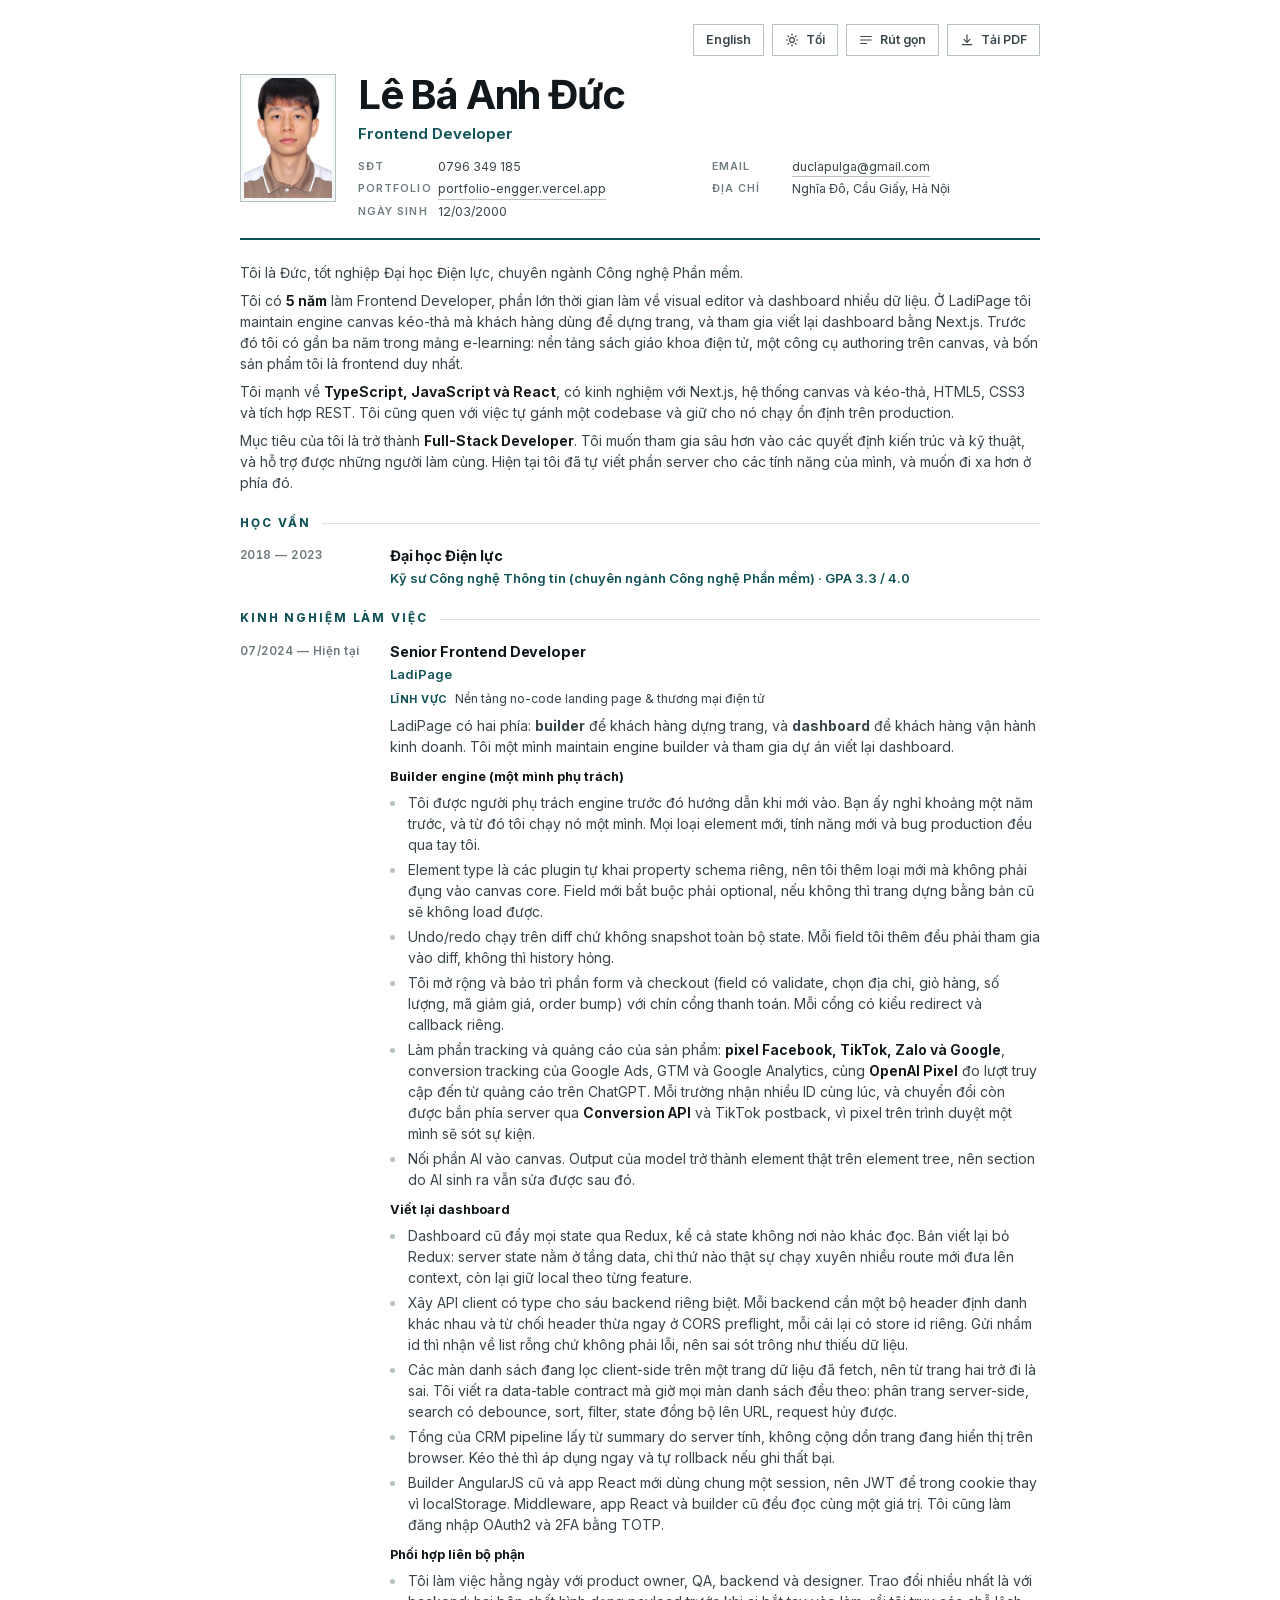
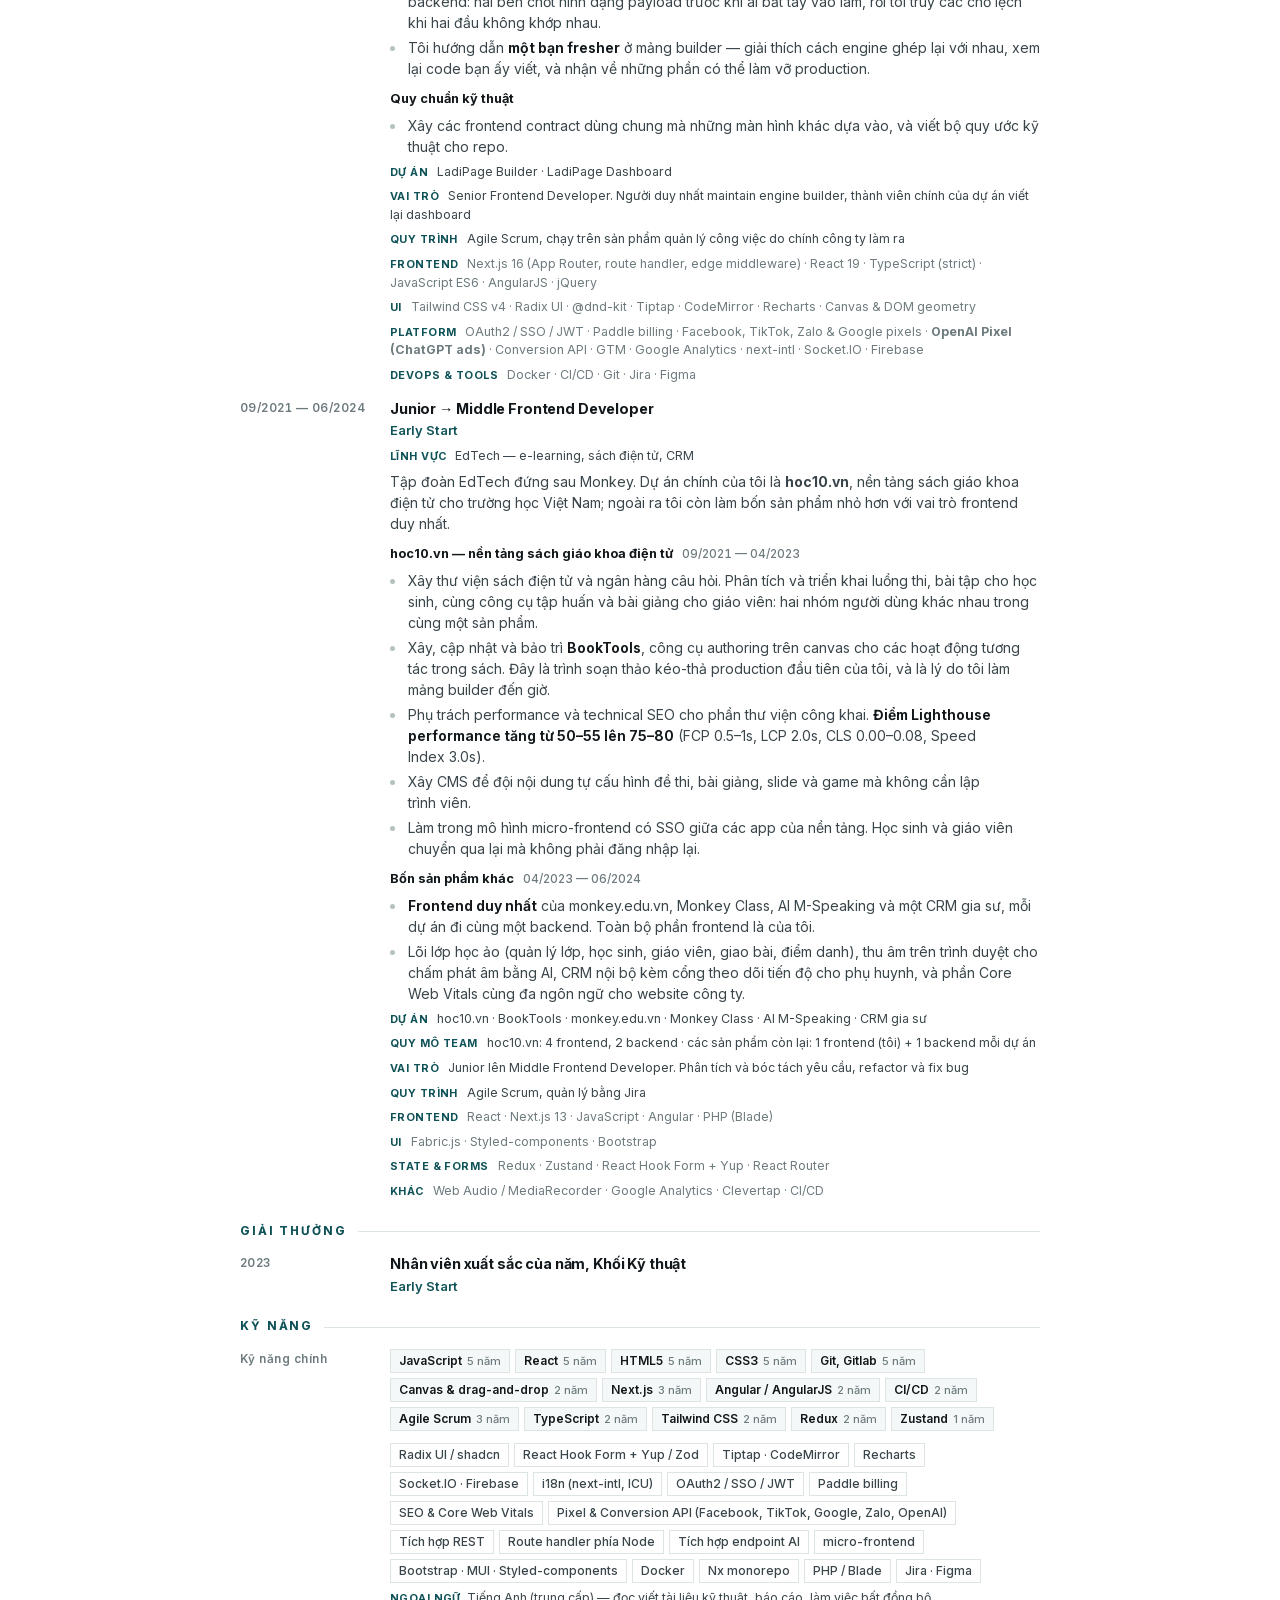
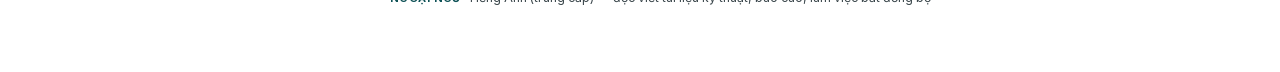
==== commit 2db44821: "Add ads tracking, cross-functional work and mentoring to LadiPage Tracking and ads integration, read" ====
--- a/vi.html
+++ b/vi.html
@@ -142,6 +142,10 @@
               diff, không thì history hỏng.</li>
             <li>Tôi mở rộng và bảo trì phần form và checkout (field có validate, chọn địa chỉ, giỏ hàng, số lượng, mã
               giảm giá, order bump) với chín cổng thanh toán. Mỗi cổng có kiểu redirect và callback riêng.</li>
+            <li>Làm phần tracking và quảng cáo của sản phẩm: <b>pixel Facebook, TikTok, Zalo và Google</b>,
+              conversion tracking của Google Ads, GTM và Google Analytics, cùng <b>OpenAI Pixel</b> đo lượt truy cập
+              đến từ quảng cáo trên ChatGPT. Mỗi trường nhận nhiều ID cùng lúc, và chuyển đổi còn được bắn phía server
+              qua <b>Conversion API</b> và TikTok postback, vì pixel trên trình duyệt một mình sẽ sót sự kiện.</li>
             <li class="deep">Nối phần AI vào canvas. Output của model trở thành element thật trên element tree, nên
               section do AI sinh ra vẫn sửa được sau đó.</li>
           </ul>
@@ -164,6 +168,15 @@
               nhập OAuth2 và 2FA bằng TOTP.</li>
           </ul>
 
+          <p class="group">Phối hợp liên bộ phận</p>
+          <ul class="bullets">
+            <li>Tôi làm việc hằng ngày với product owner, QA, backend và designer. Trao đổi nhiều nhất là với
+              backend: hai bên chốt hình dạng payload trước khi ai bắt tay vào làm, rồi tôi truy các chỗ lệch khi hai
+              đầu không khớp nhau.</li>
+            <li>Tôi hướng dẫn <b>một bạn fresher</b> ở mảng builder — giải thích cách engine ghép lại với nhau, xem
+              lại code bạn ấy viết, và nhận về những phần có thể làm vỡ production.</li>
+          </ul>
+
           <p class="group">Quy chuẩn kỹ thuật</p>
           <ul class="bullets">
             <li>Xây các frontend contract dùng chung mà những màn hình khác dựa vào, và viết bộ quy ước kỹ thuật cho
@@ -180,8 +193,9 @@
             middleware) · React 19 · TypeScript (strict) · JavaScript ES6 · AngularJS · jQuery</p>
           <p class="field tech"><span class="k">UI</span> Tailwind CSS v4 · Radix UI · @dnd-kit · Tiptap · CodeMirror
             · Recharts · Canvas &amp; DOM geometry</p>
-          <p class="field tech"><span class="k">Platform</span> OAuth2 / SSO / JWT · Paddle billing · next-intl ·
-            Socket.IO · Firebase</p>
+          <p class="field tech"><span class="k">Platform</span> OAuth2 / SSO / JWT · Paddle billing · Facebook, TikTok, Zalo
+            &amp; Google pixels · <b>OpenAI Pixel (ChatGPT ads)</b> · Conversion API · GTM · Google Analytics ·
+            next-intl · Socket.IO · Firebase</p>
           <p class="field tech"><span class="k">DevOps &amp; Tools</span> Docker · CI/CD · Git · Jira · Figma</p>
         </div>
       </div>
@@ -288,6 +302,7 @@
             <li>OAuth2 / SSO / JWT</li>
             <li>Paddle billing</li>
             <li>SEO &amp; Core Web Vitals</li>
+            <li>Pixel &amp; Conversion API (Facebook, TikTok, Google, Zalo, OpenAI)</li>
             <li>Tích hợp REST</li>
             <li>Route handler phía Node</li>
             <li>Tích hợp endpoint AI</li>
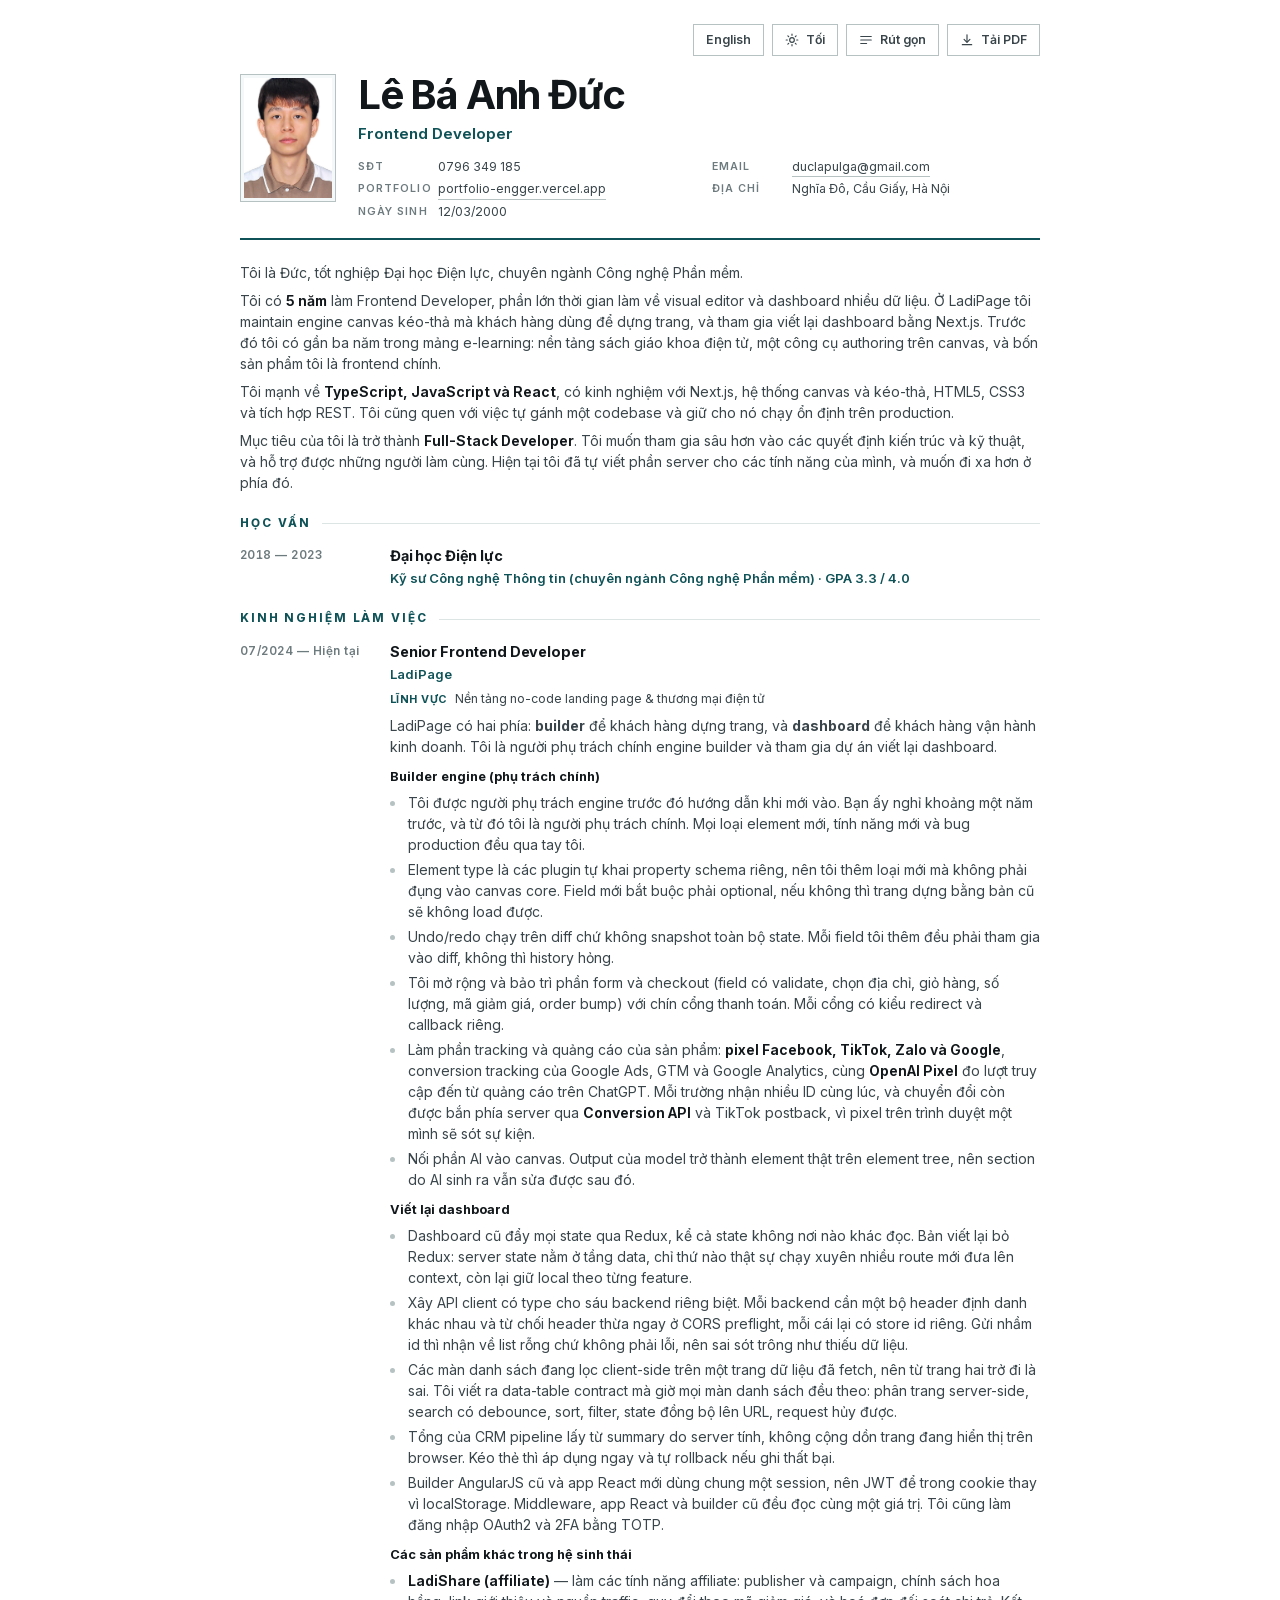
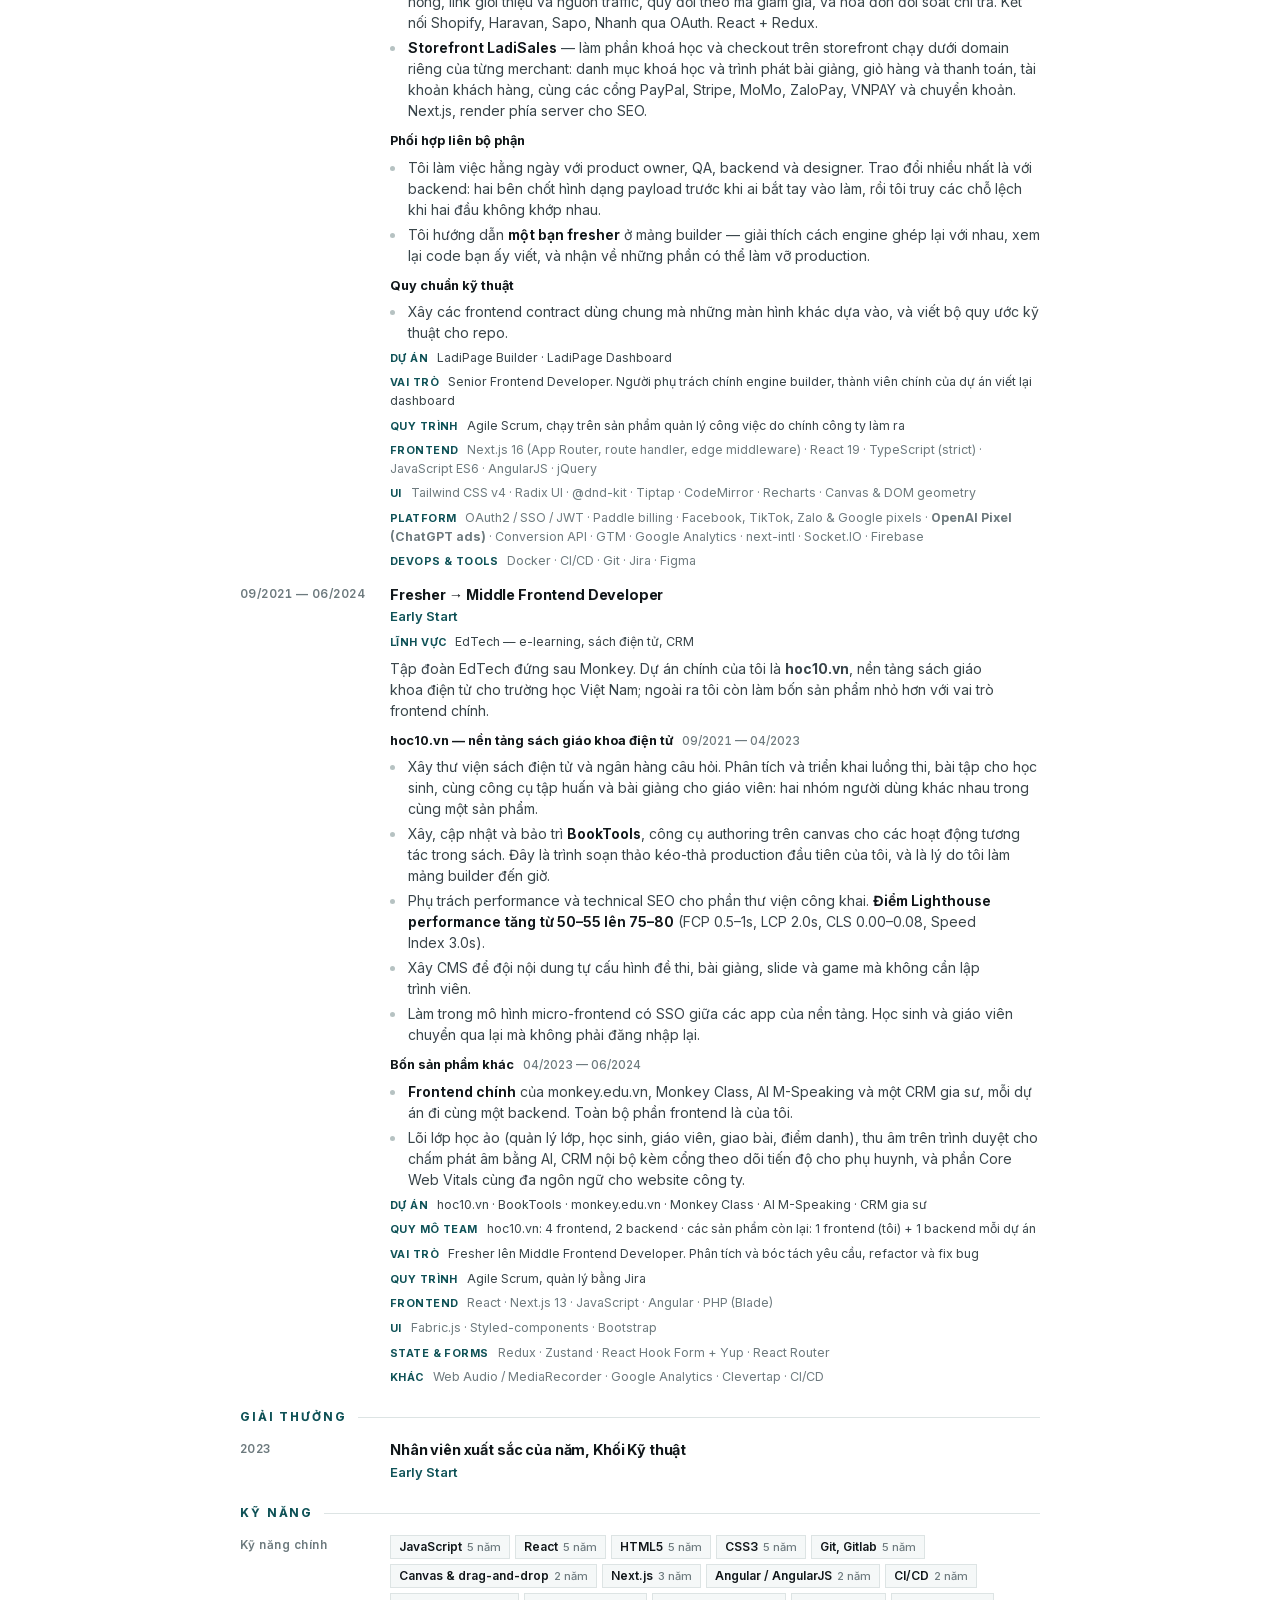
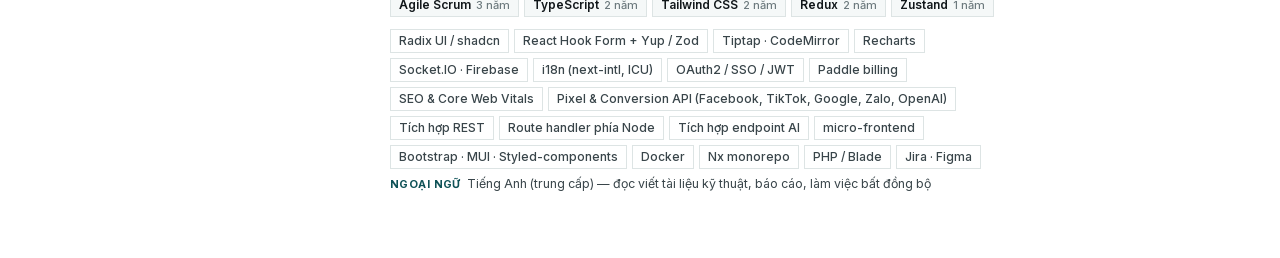
==== commit 1ba96866: "Reframe solo ownership as main responsibility; add LadiShare and LadiSales Every phrase claiming the" ====
--- a/vi.html
+++ b/vi.html
@@ -94,7 +94,7 @@
       <p>Tôi có <strong>5 năm</strong> làm Frontend Developer, phần lớn thời gian làm về visual editor và dashboard
         nhiều dữ liệu. Ở LadiPage tôi maintain engine canvas kéo-thả mà khách hàng dùng để dựng trang, và tham gia
         viết lại dashboard bằng Next.js. Trước đó tôi có gần ba năm trong mảng e-learning: nền tảng sách giáo khoa
-        điện tử, một công cụ authoring trên canvas, và bốn sản phẩm tôi là frontend duy nhất.</p>
+        điện tử, một công cụ authoring trên canvas, và bốn sản phẩm tôi là frontend chính.</p>
       <p>Tôi mạnh về <strong>TypeScript, JavaScript và React</strong>, có kinh nghiệm với Next.js, hệ thống canvas
         và kéo-thả, HTML5, CSS3 và tích hợp REST. Tôi cũng quen với việc tự gánh một codebase và giữ cho nó chạy ổn
         định trên production.</p>
@@ -129,12 +129,12 @@
 
           <p class="field"><span class="k">Lĩnh vực</span> Nền tảng no-code landing page &amp; thương mại điện tử</p>
           <p class="desc">LadiPage có hai phía: <b>builder</b> để khách hàng dựng trang, và <b>dashboard</b> để khách
-            hàng vận hành kinh doanh. Tôi một mình maintain engine builder và tham gia dự án viết lại dashboard.</p>
-
-          <p class="group">Builder engine (một mình phụ trách)</p>
-          <ul class="bullets">
-            <li>Tôi được người phụ trách engine trước đó hướng dẫn khi mới vào. Bạn ấy nghỉ khoảng một năm trước, và
-              từ đó tôi chạy nó một mình. Mọi loại element mới, tính năng mới và bug production đều qua tay tôi.</li>
+            hàng vận hành kinh doanh. Tôi là người phụ trách chính engine builder và tham gia dự án viết lại dashboard.</p>
+
+          <p class="group">Builder engine (phụ trách chính)</p>
+          <ul class="bullets">
+            <li>Tôi được người phụ trách engine trước đó hướng dẫn khi mới vào. Bạn ấy nghỉ khoảng một năm trước, và từ đó tôi là người phụ trách chính. Mọi loại
+              element mới, tính năng mới và bug production đều qua tay tôi.</li>
             <li>Element type là các plugin tự khai property schema riêng, nên tôi thêm loại mới mà không phải đụng vào
               canvas core. Field mới bắt buộc phải optional, nếu không thì trang dựng bằng bản cũ sẽ không load
               được.</li>
@@ -168,6 +168,17 @@
               nhập OAuth2 và 2FA bằng TOTP.</li>
           </ul>
 
+          <p class="group">Các sản phẩm khác trong hệ sinh thái</p>
+          <ul class="bullets">
+            <li><b>LadiShare (affiliate)</b> — làm các tính năng affiliate: publisher và campaign, chính sách hoa
+              hồng, link giới thiệu và nguồn traffic, quy đổi theo mã giảm giá, và hoá đơn đối soát chi trả. Kết nối
+              Shopify, Haravan, Sapo, Nhanh qua OAuth. React + Redux.</li>
+            <li><b>Storefront LadiSales</b> — làm phần khoá học và checkout trên storefront chạy dưới domain riêng
+              của từng merchant: danh mục khoá học và trình phát bài giảng, giỏ hàng và thanh toán, tài khoản khách
+              hàng, cùng các cổng PayPal, Stripe, MoMo, ZaloPay, VNPAY và chuyển khoản. Next.js, render phía server
+              cho SEO.</li>
+          </ul>
+
           <p class="group">Phối hợp liên bộ phận</p>
           <ul class="bullets">
             <li>Tôi làm việc hằng ngày với product owner, QA, backend và designer. Trao đổi nhiều nhất là với
@@ -184,7 +195,7 @@
           </ul>
 
           <p class="field"><span class="k">Dự án</span> LadiPage Builder · LadiPage Dashboard</p>
-          <p class="field"><span class="k">Vai trò</span> Senior Frontend Developer. Người duy nhất maintain engine builder,
+          <p class="field"><span class="k">Vai trò</span> Senior Frontend Developer. Người phụ trách chính engine builder,
             thành viên chính của dự án viết lại dashboard</p>
           <p class="field"><span class="k">Quy trình</span> Agile Scrum, chạy trên sản phẩm quản lý công việc do chính
             công ty làm ra</p>
@@ -203,13 +214,12 @@
       <div class="entry">
         <div class="when">09/2021 — 06/2024</div>
         <div class="what">
-          <p class="entry-title">Junior → Middle Frontend Developer</p>
+          <p class="entry-title">Fresher → Middle Frontend Developer</p>
           <p class="entry-sub">Early Start</p>
 
           <p class="field"><span class="k">Lĩnh vực</span> EdTech — e-learning, sách điện tử, CRM</p>
           <p class="desc">Tập đoàn EdTech đứng sau Monkey. Dự án chính của tôi là <b>hoc10.vn</b>, nền tảng sách giáo
-            khoa điện tử cho trường học Việt Nam; ngoài ra tôi còn làm bốn sản phẩm nhỏ hơn với vai trò frontend duy
-            nhất.</p>
+            khoa điện tử cho trường học Việt Nam; ngoài ra tôi còn làm bốn sản phẩm nhỏ hơn với vai trò frontend chính.</p>
 
           <p class="group">hoc10.vn — nền tảng sách giáo khoa điện tử <span class="when-inline">09/2021 —
               04/2023</span></p>
@@ -230,7 +240,7 @@
 
           <p class="group">Bốn sản phẩm khác <span class="when-inline">04/2023 — 06/2024</span></p>
           <ul class="bullets">
-            <li><b>Frontend duy nhất</b> của monkey.edu.vn, Monkey Class, AI M-Speaking và một CRM gia sư, mỗi dự án
+            <li><b>Frontend chính</b> của monkey.edu.vn, Monkey Class, AI M-Speaking và một CRM gia sư, mỗi dự án
               đi cùng một backend. Toàn bộ phần frontend là của tôi.</li>
             <li>Lõi lớp học ảo (quản lý lớp, học sinh, giáo viên, giao bài, điểm danh), thu âm trên trình duyệt cho
               chấm phát âm bằng AI, CRM nội bộ kèm cổng theo dõi tiến độ cho phụ huynh, và phần Core Web Vitals cùng
@@ -241,7 +251,7 @@
             M-Speaking · CRM gia sư</p>
           <p class="field"><span class="k">Quy mô team</span> hoc10.vn: 4 frontend, 2 backend · các sản phẩm còn lại:
             1 frontend (tôi) + 1 backend mỗi dự án</p>
-          <p class="field"><span class="k">Vai trò</span> Junior lên Middle Frontend Developer. Phân tích và bóc tách yêu cầu,
+          <p class="field"><span class="k">Vai trò</span> Fresher lên Middle Frontend Developer. Phân tích và bóc tách yêu cầu,
             refactor và fix bug</p>
           <p class="field"><span class="k">Quy trình</span> Agile Scrum, quản lý bằng Jira</p>
 
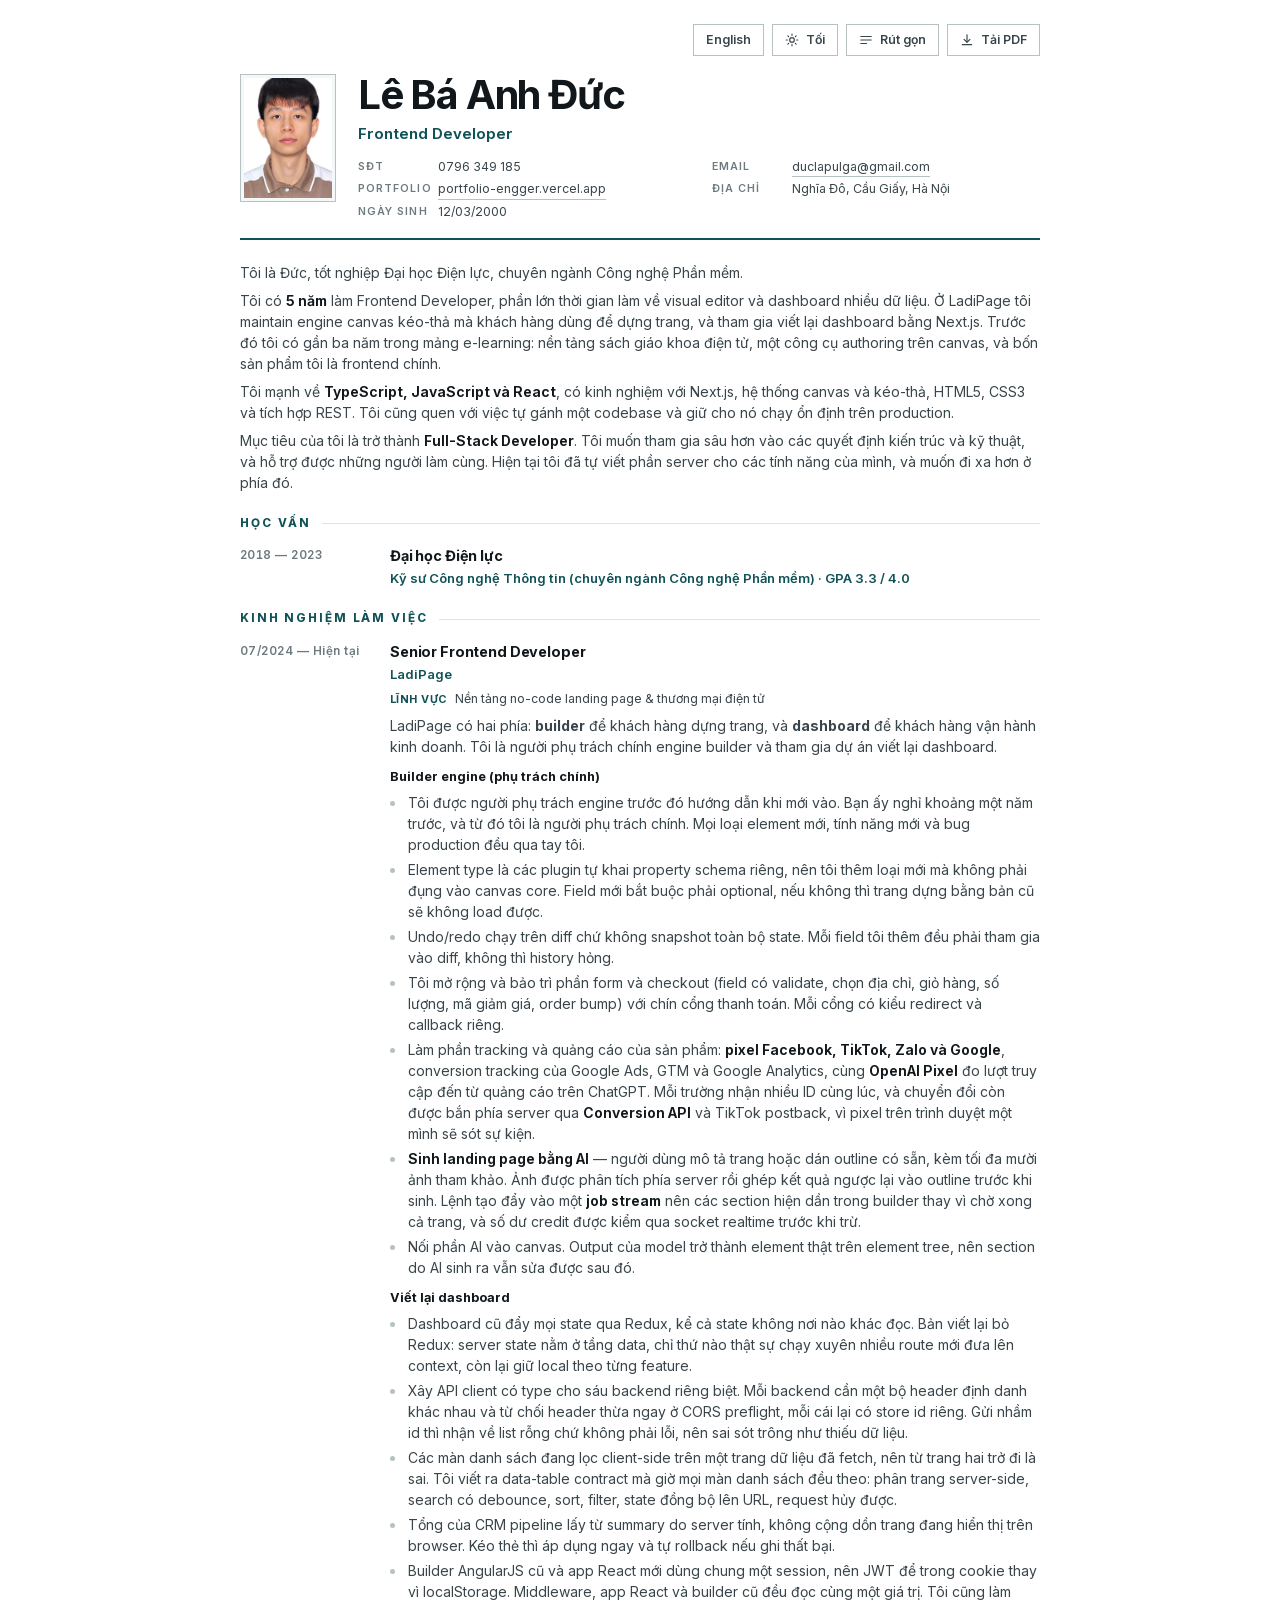
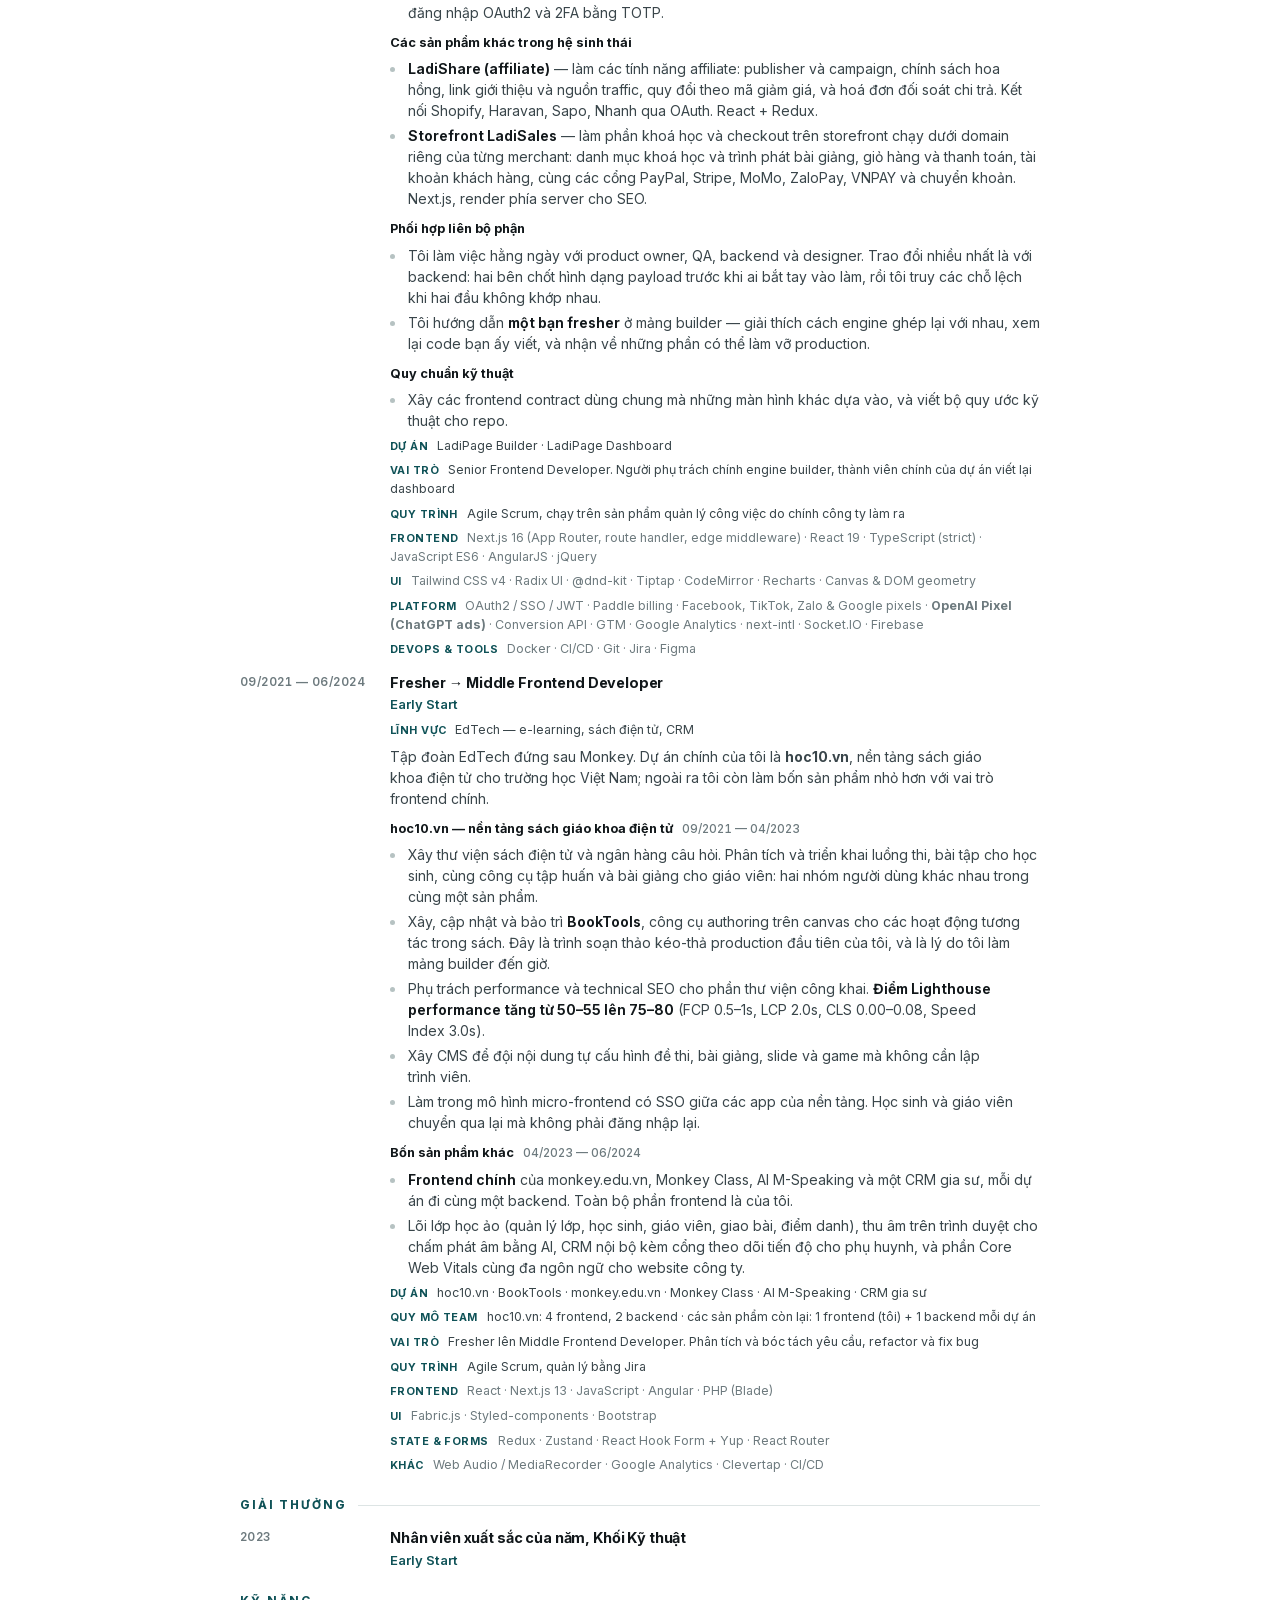
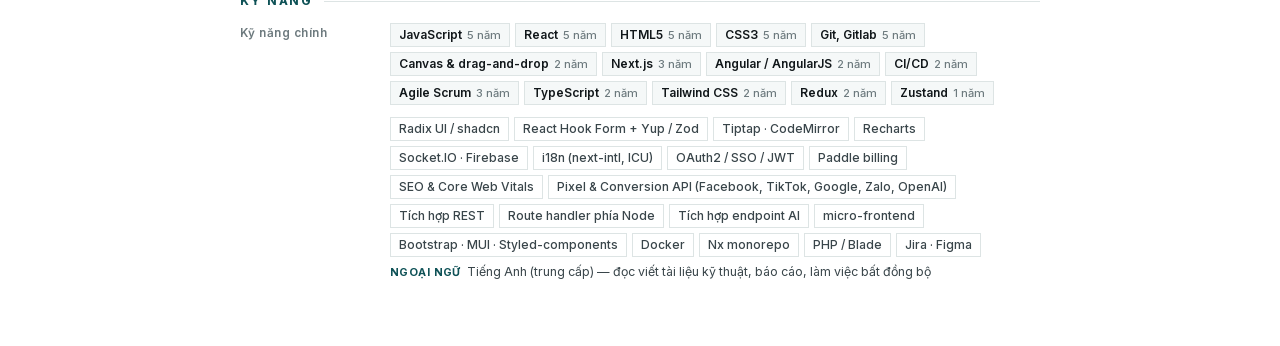
==== commit b91208fe: "Restore the AI landing-page generation bullet Lost from index.html in an overwrite. Describes the fl" ====
--- a/vi.html
+++ b/vi.html
@@ -146,6 +146,10 @@
               conversion tracking của Google Ads, GTM và Google Analytics, cùng <b>OpenAI Pixel</b> đo lượt truy cập
               đến từ quảng cáo trên ChatGPT. Mỗi trường nhận nhiều ID cùng lúc, và chuyển đổi còn được bắn phía server
               qua <b>Conversion API</b> và TikTok postback, vì pixel trên trình duyệt một mình sẽ sót sự kiện.</li>
+            <li><b>Sinh landing page bằng AI</b> — người dùng mô tả trang hoặc dán outline có sẵn, kèm tối đa mười
+              ảnh tham khảo. Ảnh được phân tích phía server rồi ghép kết quả ngược lại vào outline trước khi sinh.
+              Lệnh tạo đẩy vào một <b>job stream</b> nên các section hiện dần trong builder thay vì chờ xong cả trang,
+              và số dư credit được kiểm qua socket realtime trước khi trừ.</li>
             <li class="deep">Nối phần AI vào canvas. Output của model trở thành element thật trên element tree, nên
               section do AI sinh ra vẫn sửa được sau đó.</li>
           </ul>
